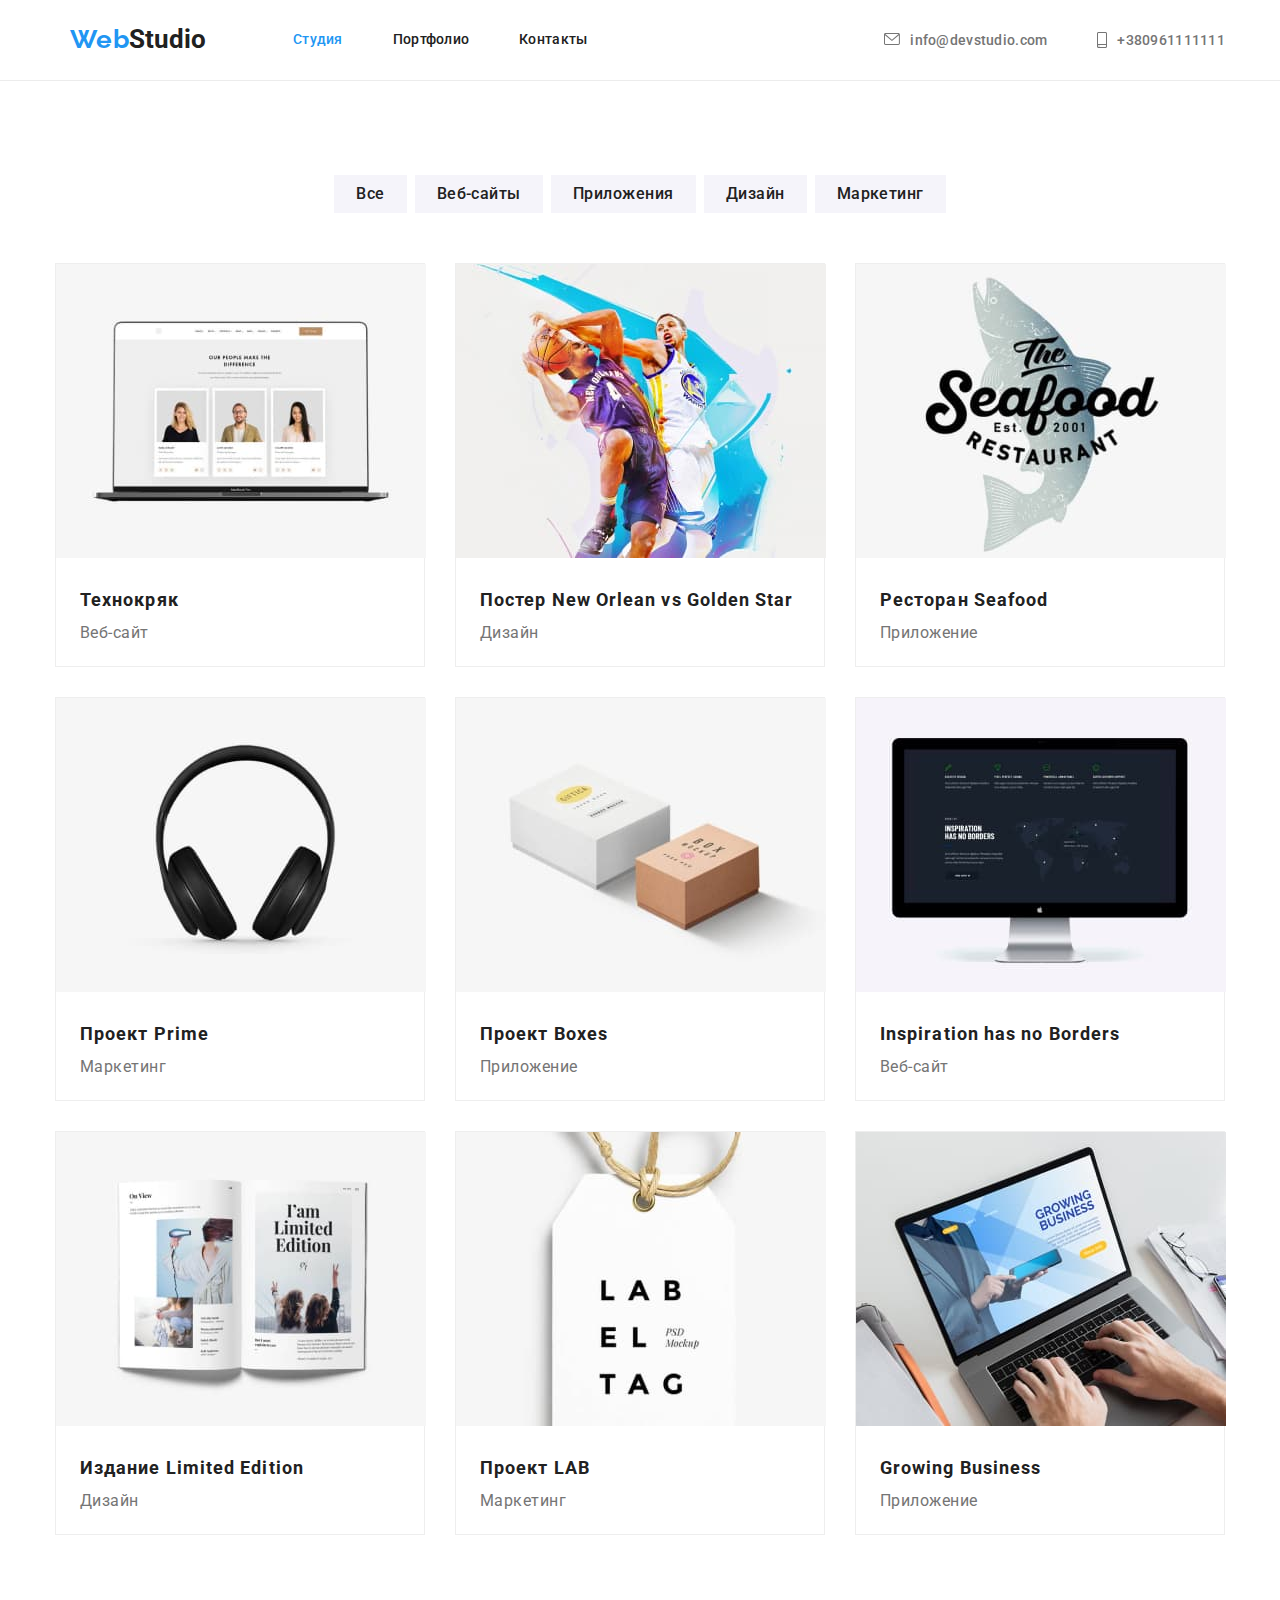
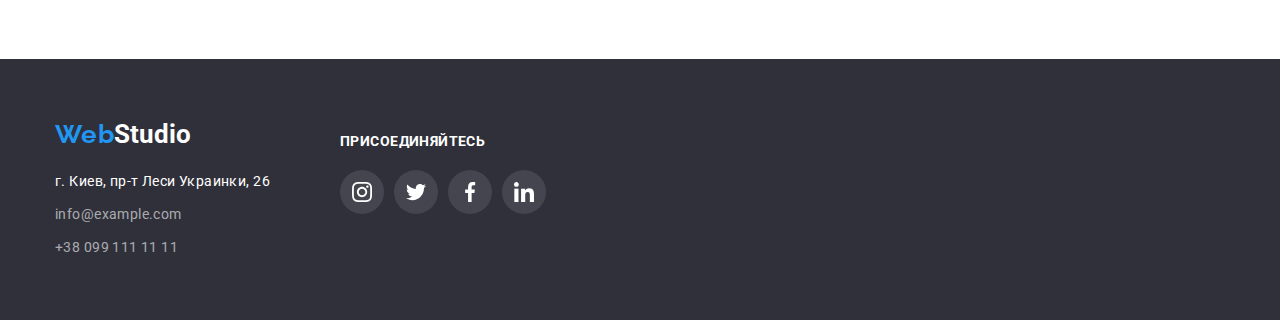
==== portfolio.html @ 7ce0ac27 "add files" ====
<!DOCTYPE html>
<html lang="ru">
<head>
    <meta charset="UTF-8">
    <meta name="viewport" content="width=device-width, initial-scale=1.0">
    <title>Portfolio</title>
        <link rel="stylesheet" type="text/css" href="css/normalize.css" />
        <link href="https://fonts.googleapis.com/css2?family=Raleway:wght@700&family=Roboto:wght@400;500;700;900&display=swap"
        rel="stylesheet">
        <link rel="stylesheet" href="https://cdnjs.cloudflare.com/ajax/libs/modern-normalize/1.0.0/modern-normalize.min.css">
        <link rel="stylesheet" type="text/css" href="css/styles.css" />
</head>
<body>
<!-- шапка -->
    <header class="header">
        <!-- навигация в шапке сайта -->
        <nav>
            <div class="container">
                <a class="logo" href=""><span class="web">Web</span>Studio</a>
    
                <ul class="site-nav">
                    <li class="item"><a class="link site-nav-studio"
                            href="https://aleksdu.github.io/goit-markup-hw-04/">Студия</a></li>
                    <li class="item"><a class="link site-nav-portfolio"
                            href="https://aleksdu.github.io/goit-markup-hw-04/portfolio">Портфолио</a></li>
                    <li class="item"><a class="link site-nav-contacts" href="">Контакты</a></li>
                </ul>
    
                <ul class="auth-nav">
    
                    <li class="item">
                        <a class="link auth-nav-contacts-link" href="mailto:info@devstudio.com">
                            <svg class="icon-envelope-hover">
                                <use href="./images/sprite.svg#icon-envelope-hover">
                                </use>
                            </svg>info@devstudio.com</a>
                    </li>
                    <li class="item"><a class="link auth-nav-tel" href="tel:+380961111111">
                            <svg class="icon-smartphone">
                                <use href="./images/sprite.svg#icon-smartphone">
                                </use>
                            </svg>
                            +380961111111</a>
                    </li>
                </ul>
            </div>
        </nav>
    
    </header>
    <main>
        <!-- list-button -->
        <section class="section-buttons">   
           <ul class="list-button">
                <li class="item"><button class="button" type="button">Все</button></li>
               <li class="item"><button class="button" type="button">Веб-сайты</button></li>
               <li class="item" ><button class="button" type="button">Приложения</button></li>
               <li class="item"><button class="button" type="button">Дизайн</button></li>
               <li class="item"><button class="button" type="button">Маркетинг</button></li>
               
            </ul>
                <!-- progects -->
        
            <ul class="progects">
                <li class="item "><img src="./images/portfolio/tehnokryak.jpg" alt="3 фото людей"> 
                     <div class="progects-title-text">
                        <h2 class="progects-title">Технокряк</h2>
                        <p class="progects-text">Веб-сайт</p>
                     </div></li>
                <li class="item "><img src="./images/portfolio/poster.jpg" alt="2 баскетболисты с мячом">
                    <div class="progects-title-text">
                        <h2 class="progects-title">Постер New Orlean vs Golden Star</h2>
                        <p class="progects-text">Дизайн</p>
                    </div></li>
                <li class="item "><img src="./images/portfolio/restoran.jpg" alt="емблема ресторана">
                    <div class="progects-title-text">
                        <h2 class="progects-title">Ресторан Seafood</h2>
                        <p class="progects-text">Приложение</p>
                    </div></li>
                <li class="item "><img src="./images/portfolio/prime.jpg" alt="наушники">
                    <div class="progects-title-text">
                        <h2 class="progects-title">Проект Prime</h2>
                        <p class="progects-text">Маркетинг</p>
                    </div></li>
                <li class="item "><img src="./images/portfolio/boxes.jpg" alt="коробки">
                    <div class="progects-title-text"><h2 class="progects-title">Проект Boxes</h2>
                    <p class="progects-text">Приложение</p></div></li>
                <li class="item "><img src="./images/portfolio/inspiration.jpg" alt="монитор">
                    <div class="progects-title-text"><h2 class="progects-title">Inspiration has no Borders</h2>
                    <p class="progects-text">Веб-сайт</p></div></li>
                <li class="item "><img src="./images/portfolio/izdanie.jpg" alt="розкрытая книга">
                    <div class="progects-title-text"><h2 class="progects-title">Издание Limited Edition</h2>
                    <p class="progects-text">Дизайн</p></div></li>
                <li class="item "><img src="./images/portfolio/progekt-lab.jpg" alt="лейба на шнурочке">
                    <div class="progects-title-text"><h2 class="progects-title">Проект LAB</h2>
                    <p class="progects-text">Маркетинг</p></div></li>
                <li class="item "><img src="./images/portfolio/growing.jpg" alt="печатает на клавиатуре">
                    <div class="progects-title-text"><h2 class="progects-title">Growing Business</h2>
                    <p class="progects-text">Приложение</p></div></li>
            </ul>
        </section>
    </main>
    <!-- подвал страницы -->
    <footer class="footer">
        <div class="container">
            <div class="">
                <a class="logo" href=""><span class="web">Web</span>Studio</a>
                <address>
                    <div class="footer-address">г. Киев, пр-т Леси Украинки, 26</div>
                    <a class="footer-mail" href="mailto:info@example.com">info@example.com</a><br />
                    <a class="footer-tel" href="tel:+380991111111">+38 099 111 11 11</a>
                </address>
            </div>
    
    
    
            <!-- social links -->
            <div class="social-links">
                <h3 class="call">присоединяйтесь</h3>
                <ul class="social-list social-list-footer">
                    <li class="social-list-item">
                        <a href="" class="social-list-link">
                            <svg class="social-list-icon">
                                <use href="./images/sprite.svg#instagram"></use>
                            </svg>
                        </a>
                    </li>
                    <li class="social-list-item">
                        <a href="" class="social-list-link">
                            <svg class="social-list-icon">
                                <use href="./images/sprite.svg#twitter"></use>
                            </svg>
                        </a>
                    </li>
                    <li class="social-list-item">
                        <a href="" class="social-list-link">
                            <svg class="social-list-icon">
                                <use href="./images/sprite.svg#facebook"></use>
                            </svg>
                        </a>
                    </li>
                    <li class="social-list-item">
                        <a href="" class="social-list-link">
                            <svg class="social-list-icon">
                                <use href="./images/sprite.svg#linkedin"></use>
                            </svg>
                        </a>
                    </li>
                </ul>
            </div>
        </div>
    </footer>
    </body>
    
    </html>
---- css/styles.css ----
:root {
--prymary-text-color: #757575;
--font-family: Roboto;

}
a{
    text-decoration: none;
}
li{
   list-style-type: none;
}
body {
  font-family: Roboto, sans-serif;
  }
  h1,h2,h3,h4,h5,h6,p{
 margin: 0;
}
address{
    font-style: normal;
}
.list{
    list-style: none;
}
ul{
    margin: 0;
    padding: 0;
}
image{
    display: block;
}

  /* ========Header============ */
      .container{
    display: flex;
    /* align-items: baseline; */
    width: 1200px;
    padding-left: 15px;
    padding-right: 15px;
    margin: 0 auto;
    }

    .header{
    /* display: flex; */
    border-bottom: 1px solid #ECECEC;
    /* align-items: baseline; */
    }
  
    .site-nav .item+.item{
                margin-left: 50px;
        display: block;
    }

    .auth-nav .link{
        padding-top: 32px;
        padding-bottom: 32px;
    }

    .site-nav{
        padding-top: 30px;
        display: flex;
    }
.web{
display: flex;
margin-left: 15px;

font-family: Raleway;
font-weight: 700;
font-size: 26px;
line-height: 1.192;
letter-spacing: 0.03em;
color: #2196F3;
}

.web:hover, .web:focus{
    color: #2196f3;
}
.web:active{
    color: teal;
}
.header .logo{
display: flex;
padding-top: 24px;
padding-bottom: 25px;
margin-right: 93px;
width: 145px;
height: 31px;
font-weight: bold;
font-size: 26px;
line-height: 1.192;
color: #212121;
}

.logo:hover, .logo:focus{
    color:#2196f3;
}
.logo:active{
    color: teal;
}

.site-nav-studio{
font-weight: 500;
font-size: 14px;
line-height: 1.142;
letter-spacing: 0.02em;
color: #2196F3;
}

.site-nav-studio:hover, .site-nav-studio:focus{
    color:#2196f3;
}
.site-nav-studio:active{
    color: teal;
}
.site-nav-portfolio, .site-nav-contacts{
font-weight: 500;
font-size: 14px;
line-height: 1.142;
letter-spacing: 0.02em;
color: #212121;
}
.site-nav-portfolio:hover, .site-nav-portfolio:focus,
.site-nav-contacts:hover, .site-nav-contacts:focus{
    color: #2196f3;
}
.site-nav-portfoli:active,.site-nav-contacts:active{
    color: teal;
}

.auth-nav{
    display: flex;
    margin-left: auto;
    align-items: center;
}
.auth-nav .item+.item{
margin-left: 50px;
}

.header .auth-nav-contacts-link{
    margin-left: auto;
}
.icon-envelope-hover{
    align-items: center;
max-width: 16px;
height: 12px;
margin-right: 10px;
fill: var(--prymary-text-color);
}

.auth-nav-contacts-link:hover .icon-envelope-hover,
.auth-nav-contacts-link:focus .icon-envelope-hover{
fill: #2196F3;
}

.auth-nav-contacts-link{
font-weight: 500;
font-size: 14px;
line-height: 1.142;
letter-spacing: 0.02em;
color: var(--prymary-text-color);
}

.auth-nav-tel{
display: flex;
align-items: center;
justify-content: center;
align-self: center;

font-weight: 500;
font-size: 14px;
line-height: 1.142;
letter-spacing: 0.02em;
color: var(--prymary-text-color);
}


.auth-nav-contacts-link:hover,.auth-nav-contacts-link:focus,
.auth-nav-tel:hover,.auth-nav-tel:focus{
    color: #2196f3;
}
.auth-nav-tel:active,.auth-nav-contacts-link:active{
    color: #2196F3;
}

.icon-smartphone{
    align-items: center;
width: 10px;
height: 16px;
margin-right: 10px;
fill: var(--prymary-text-color);
}

.auth-nav-tel:hover .icon-smartphone,
.auth-nav-tel:focus .icon-smartphone{
    fill: #2196F3;
}

/* ========End Header============ */

/* ========Studio Button on backend============ */

.title>.container{
    display: block;
    /* align-items: baseline; */
    width: 1200px;
    padding-left: 15px;
    padding-right: 15px;
    margin: 0 auto;
    }
    
    .title{
display: flex;
padding-top: 200px;
padding-bottom: 200px;
margin: 0 auto;
max-width: 1600px;
height: 600px;


background-image: linear-gradient(
    to right,
    rgba(47, 48, 58, .4),
    rgba(70, 71, 85, 0.4))
  , url(../images/background.jpg);
  background-color: #2F303A;
}


.title-buton-title{
margin-bottom: 30px;

font-weight: 900;
font-size: 44px;
line-height: 1.363;
text-align: center;
letter-spacing: 0.06em;
text-transform: uppercase;
color: #FFFFFF; 
}


.title-buton-buton{
width: 200px;
height: 50px;
justify-content: center;
margin-left: auto;
margin-right: auto;
background-color: #2196F3;
font-weight: bold;
font-size: 16px;
line-height: 1.875;
display: flex;
align-items: center;
text-align: center;
letter-spacing: 0.06em;
color: #FFFFFF;
box-shadow: 0px 4px 4px rgba(0, 0, 0, 0.15);
border-radius: 4px;
}

.title-buton-buton:hover, .title-buton-buton:focus{
    color:#2196f3;
    background-color: #fff;
}

}
.title-buton-buton:active,
.title-buton-title:active{
     color: #2196F3;
     background-color: #fff;
}
/* ========End Studio Button on backend============ */

/* ========Features============ */
.features-items{
padding-top: 94px;
padding-bottom: 94px;
}



.features{
    display: flex;
}
.antenna{
width: 270px;
height: 120px;
padding: 25px 102px;
background: #F5F4FA;
border-radius: 4px;
margin-bottom: 30px;
}

.clock{
width: 270px;
height: 120px;
padding: 25px 102px;
background: #F5F4FA;
border-radius: 4px;
margin-bottom: 30px;

}

.diagram{
width: 270px;
height: 120px;
padding: 25px 102px;
background: #F5F4FA;
border-radius: 4px;
margin-bottom: 30px;
}

.astronaut{
width: 270px;
height: 120px;
padding: 25px 102px;
background: #F5F4FA;
border-radius: 4px;
margin-bottom: 30px;
}

.features-title{
margin-bottom: 10px;
font-weight: 700;
font-size: 14px;
line-height: 1.142;
letter-spacing: 0.03em;
text-transform: uppercase;
color: #212121;
}


.features .item {
width: 270px;
}

.features-text{
font-weight: normal;
font-size: 14px;
line-height: 1.714;
letter-spacing: 0.03em;
color: var(--prymary-text-color);
}

.features .item:not(:last-child) {
margin-right: 30px;
}

.images{
padding-bottom: 94px;

}

.title-2{
min-width: 376px;
margin-bottom: 50px;

font-weight: bold;
font-size: 36px;
line-height: 1.166;
text-align: center;
letter-spacing: 0.03em;
color: #212121;
}


.images .item:not(:last-child){
margin-right: 30px;
}
/* ========End Features============ */
/* ========What we do============ */
.our-team{
padding-top: 94px;
padding-bottom: 94px;
background: #F5F4FA;
}
.our-team>.container{
    display: block;
    /* align-items: baseline; */
    width: 1200px;
    padding-left: 15px;
    padding-right: 15px;
    margin: 0 auto;
    }

.title-3{
min-width: 264px;
margin-left: auto;
margin-right: auto;
margin-bottom: 50px;

font-weight: bold;
font-size: 36px;
line-height: 1.166;
text-align: center;
letter-spacing: 0.03em;
color: #212121;
}

.names{
font-weight: 500;
font-size: 16px;
line-height: 1.187;
/* identical to box height */
text-align: center;
letter-spacing: 0.03em;
color: #212121;
}
.names{
    padding-top: 30px;
    padding-bottom: 10px;
}
.work{
padding-bottom: 16px;
font-weight: normal;
font-size: 16px;
line-height: 1.187;
/* identical to box height */
text-align: center;
letter-spacing: 0.03em;
color: var(--prymary-text-color);
}
.title-3-members{
display: flex;
margin-left: auto;
margin-right: auto;
}
.title-3-members .item:not(:last-child){
margin-right: 30px;
}
.social-list{
display: flex;
justify-content: space-between;
margin-left: 32px;
margin-right: 32px;
}

.social-list-link:hover .social-list-icon,
.social-list-link:focus .social-list-icon{
fill: #ffffff;
}

.social-list-link:hover,
.social-list-link:focus{
background-color: #2196F3;

}

.social-list-icon{
width: 20px;
height: 20px;
fill:#AFB1B8;
}

.social-list-link{
display: flex;
justify-content: center;
align-items: center;
width: 44px;
height: 44px;
margin-bottom: 30px;
background-color: white;
border-radius: 50%;
}


.title-3-members .item{
    background: #FFFFFF;
/* material shadow v1 */

box-shadow: 0px 1px 3px rgba(0, 0, 0, 0.12), 0px 1px 1px rgba(0, 0, 0, 0.14), 0px 2px 1px rgba(0, 0, 0, 0.2);
border-radius: 0px 0px 4px 4px;
}
/* ========EndWhat we do============ */
/* ========stabbil clients============ */
.clients{
padding-top: 94px;
padding-bottom: 94px;
background-color: #FFFFFF;
}

.clients>.container{
    display: block;
    /* align-items: baseline; */
    width: 1200px;
    padding-left: 15px;
    padding-right: 15px;
    margin: 0 auto;
    }



.clients-list{
    display: flex;
}


.title-clients{
min-width: 390px;
height: 42px;
margin-bottom: 50px;

margin-left:  auto;
margin-right: auto;
font-weight: bold;
font-size: 36px;
line-height: 1.16;
text-align: center;
letter-spacing: 0.03em;
color: #212121;
}

.clients-link{
display: flex;
justify-content: center;
align-items: center;
width: 170px;
height: 90px;
border: 1px solid #AFB1B8;
border-radius: 4px;
}

.clients-link:hover .clients-icon,
.clients-link:focus .clients-icon{
fill: #2196f3;
}

.clients-link:hover{
border-color:  #2196F3;
}

.clients-item:not(:last-child){
margin-right: 30px;
}

.clients-icon{
width:44px;
height:49px;
fill: #AFB1B8;
}
.logo-2{
width: 40px;
height: 52px;
}

.logo-3{
width: 41px;
height: 42px;
}

.logo-4{
width: 79px;
height: 42px;
}

.logo-5{
width: 59px;
height: 47px;
}

.logo-6{
width: 88px;
height: 45px;
}
/* ========End stabbil clients============ */


/* ========Footer============ */
.footer{
display: flex;
background-color: #2F303A;
padding-top: 60px;
padding-bottom: 60px;
margin: 0 auto;
}




.footer .web{
margin-left: 0px;

font-family: Raleway;
font-weight: 700;
font-size: 26px;
line-height: 1.192;
letter-spacing: 0.03em;
color: #2196F3;
}

.footer .logo{
display: flex;
margin-right: auto;
margin-bottom: 20px;

width: 145px;
height: 31px;
font-weight: bold;
font-size: 26px;
line-height: 1.192;
color: #fff;
}

.logo:hover, .logo:focus{
    color:#2196f3;
}
.logo:active{
    color: teal;
}
.footer-address{
padding-bottom: 9px;
font-weight: normal;
font-size: 14px;
line-height: 1.714;
letter-spacing: 0.03em;
color: #FFFFFF;
}
 .footer-mail{
display: inline-block;
padding-bottom: 9px;
font-weight: normal;
font-size: 14px;
line-height: 1.714;
letter-spacing: 0.03em;
color: rgba(255, 255, 255, 0.6);
 }

 .footer-tel{
font-weight: normal;
font-size: 14px;
line-height: 1.714;
letter-spacing: 0.03em;
color: rgba(255, 255, 255, 0.6);
 }

 .footer-mail:hover, .footer-tel:focus,
 .footer-tel:hover, .footer-mail:focus{
     color: #2196f3;
 }
 .footer-mail:active{
     color: #2196f3;
 }

 .social-links{
padding-left: 70px;
margin-right: auto;
 }


.call{
margin-bottom: 20px;
margin-top: 15px;

font-weight: bold;
font-size: 14px;
line-height: 1.14;
letter-spacing: 0.03em;
text-transform: uppercase;
color: #FFFFFF;
}

.social-list-footer a{
display: flex;
justify-content: center;
align-items: center;
width: 44px;
height: 44px;
fill: #FFFFFF;
background-color:rgba(255, 255, 255, 0.1);;
border-radius: 50%;
}

.social-list-footer svg{
fill:inherit
}
.social-list-footer{
margin-left: auto;
}

.social-list-footer>.social-list-item:not(:last-child){
margin-right: 10px;
}

/* ========End Features============ */

 /* ========Portfolio list button======= */
.section-buttons{
padding-top: 94px;
padding-bottom: 94px;
}

.list-button{
display: flex;
justify-content: center;
}

.list-button .item+.item{
margin-left: 8px;
}

 .button{
padding: 6px 22px;
font-family: Roboto, sans-serif;
font-weight: 500;
font-size: 16px;
line-height: 1.625;
align-content: center;
align-self: center;
text-align: center;
letter-spacing: 0.03em;
color: #212121;
background: #F5F4FA;
border-radius: 4px solid rgb(255, 255, 255);
border: none;
}



.item:hover .button,
.item:focus .button{
background: #2196F3;
color:#ffffff;
box-shadow: 0px 3px 1px rgba(0, 0, 0, 0.1), 0px 1px 2px rgba(0, 0, 0, 0.08), 0px 2px 2px rgba(0, 0, 0, 0.12);
border-radius: 4px;
}



.button:hover, .button:focus,
.button:active{
color: #FFFFFF;
background: #2196F3;
/* shadow-middle */
box-shadow: 0px 3px 1px rgba(0, 0, 0, 0.1), 0px 1px 2px rgba(0, 0, 0, 0.08), 0px 2px 2px rgba(0, 0, 0, 0.12);
border-radius: 4px;
 }

 
/* ========End Portfolio list button======= */
/* ========Portfolio progects============ */
.progects-title-text{
    padding: 20px 24px;
}

 .progects{
     width: 1200px;
     padding-top: 50px;
     padding-left: 15px;
     padding-right: 15px;
     margin-left: auto;
     margin-right: auto;
     /* margin-top: 50px; */
     display: flex;
     flex-wrap: wrap;     
 }

 .progects .item{
width: 370px;
height: 404px;
background: #FFFFFF;
border: 1px solid #EEEEEE;
box-sizing: border-box;
 }

 .progects .item:not(:nth-child(3n)){
margin-right: 30px;
 }

 .progects .item:nth-last-child(-n+7){
     margin-bottom: 30px;
 }


.progects .item:hover,
.progects .item:focus-within{
box-shadow: 0px 1px 1px rgba(0, 0, 0, 0.12), 0px 4px 4px rgba(0, 0, 0, 0.06), 1px 4px 6px rgba(0, 0, 0, 0.16);
 }

.progects-title{
padding-bottom: 4px;
min-width: 322px;
height: 36px;
font-weight: 700;
font-size: 18px;
line-height: 2;
letter-spacing: 0.06em;
color: #212121;
 }

 .progects-text{
font-weight: normal;
font-size: 16px;
line-height: 1.875;
letter-spacing: 0.03em;
color: var(--prymary-text-color);
 }
 /* ========End Portfolio progects============ */
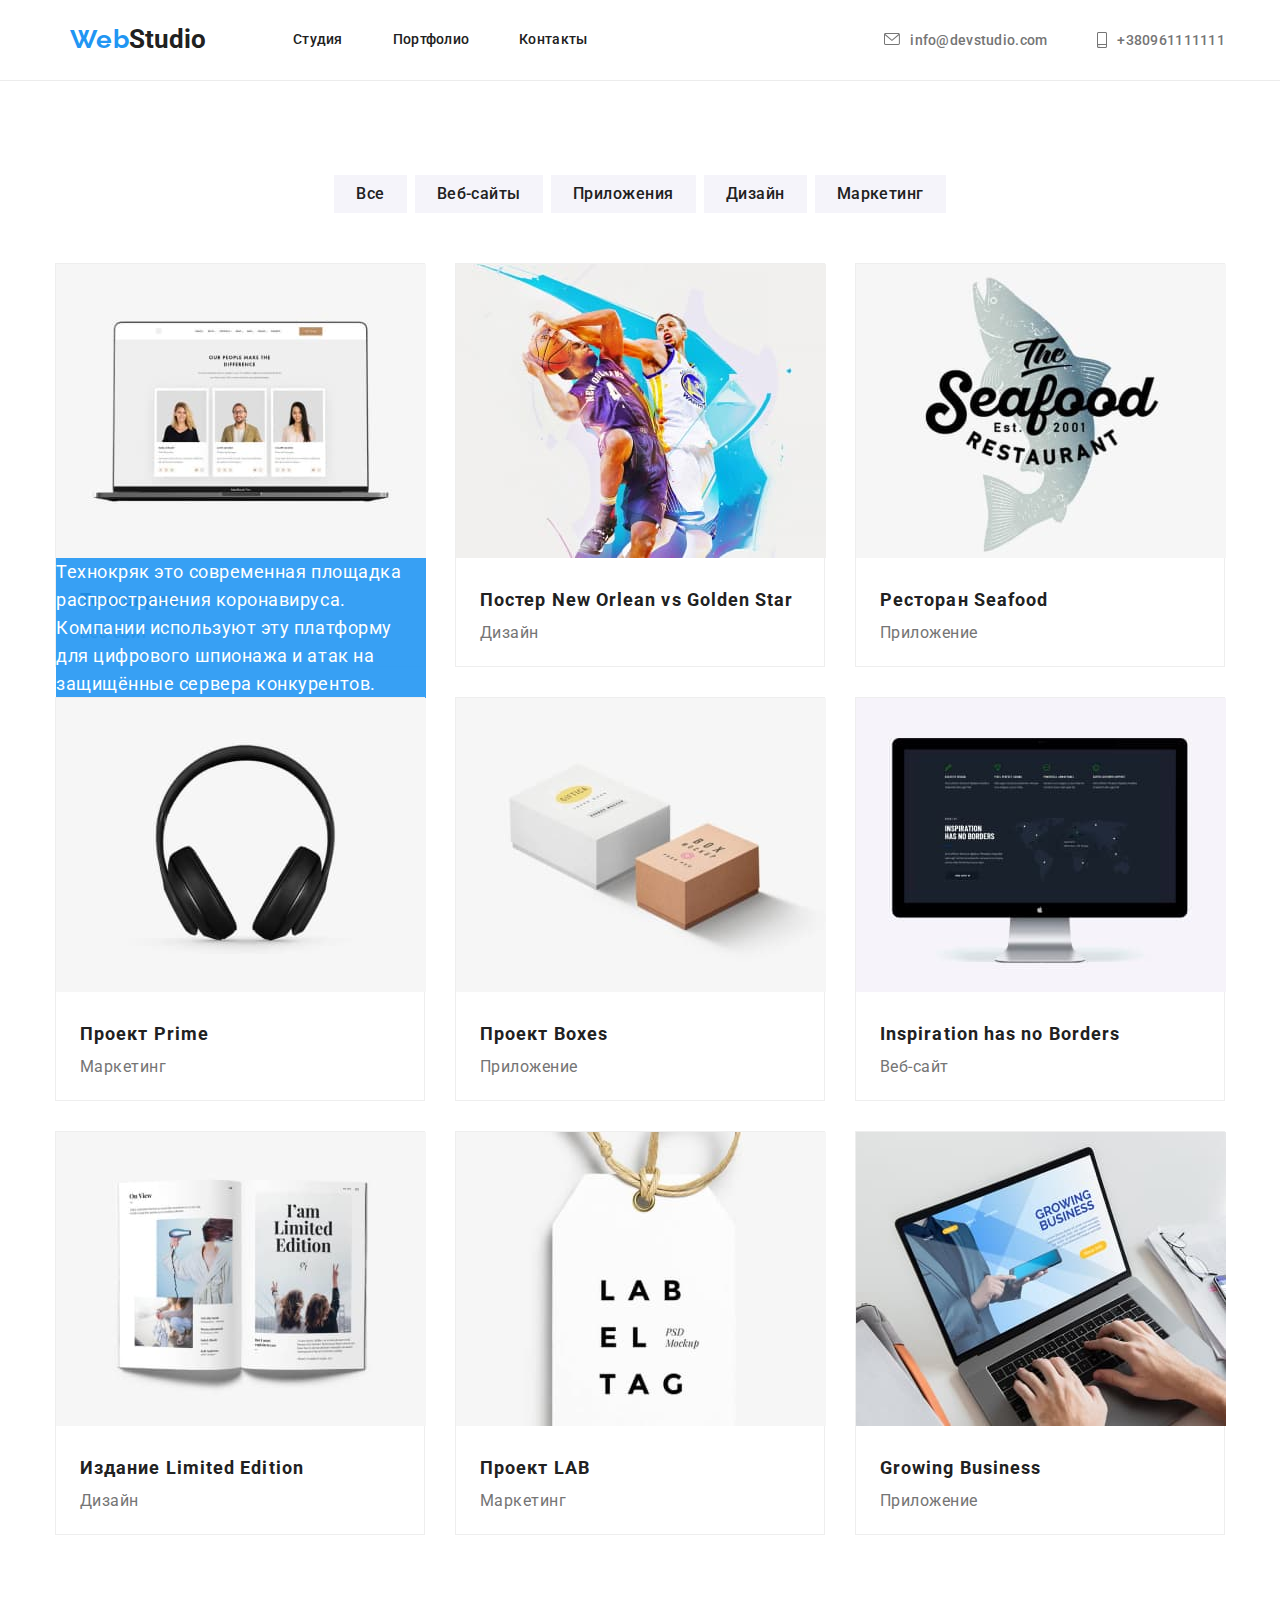
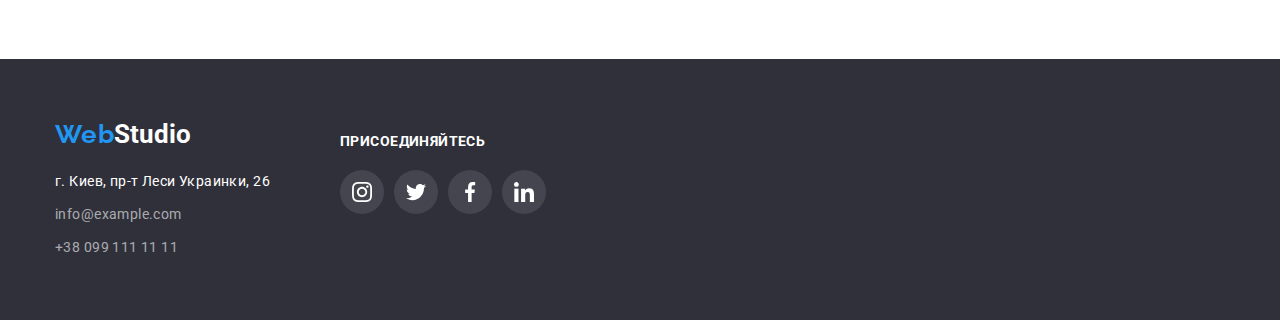
==== commit 4803b705: "owerlay" ====
--- a/portfolio.html
+++ b/portfolio.html
@@ -61,11 +61,13 @@
                 <!-- progects -->
         
             <ul class="progects">
-                <li class="item "><img src="./images/portfolio/tehnokryak.jpg" alt="3 фото людей"> 
-                     <div class="progects-title-text">
-                        <h2 class="progects-title">Технокряк</h2>
-                        <p class="progects-text">Веб-сайт</p>
-                     </div></li>
+            <li class="item">
+                <a class="transform-item" href="#"> <img src="./images/portfolio/tehnokryak.jpg" alt="3 фото людей">
+                <div class="progects-title-text">
+                    <h2 class="progects-title">Технокряк</h2>
+                    <p class="progects-text">Веб-сайт</p>
+                </div></a>             
+            </li>
                 <li class="item "><img src="./images/portfolio/poster.jpg" alt="2 баскетболисты с мячом">
                     <div class="progects-title-text">
                         <h2 class="progects-title">Постер New Orlean vs Golden Star</h2>
--- a/css/styles.css
+++ b/css/styles.css
@@ -32,33 +32,30 @@
   /* ========Header============ */
       .container{
     display: flex;
-    /* align-items: baseline; */
     width: 1200px;
     padding-left: 15px;
     padding-right: 15px;
     margin: 0 auto;
     }
 
-    .header{
-    /* display: flex; */
-    border-bottom: 1px solid #ECECEC;
-    /* align-items: baseline; */
-    }
+.header{
+border-bottom: 1px solid #ECECEC;
+}
   
-    .site-nav .item+.item{
-                margin-left: 50px;
-        display: block;
-    }
-
-    .auth-nav .link{
-        padding-top: 32px;
-        padding-bottom: 32px;
-    }
-
-    .site-nav{
-        padding-top: 30px;
-        display: flex;
-    }
+.site-nav .item+.item{
+margin-left: 50px;
+display: block;
+}
+
+.auth-nav .link{
+padding-top: 32px;
+padding-bottom: 32px;
+}
+
+.site-nav{
+padding-top: 30px;
+display: flex;
+}
 .web{
 display: flex;
 margin-left: 15px;
@@ -68,15 +65,11 @@
 font-size: 26px;
 line-height: 1.192;
 letter-spacing: 0.03em;
-color: #2196F3;
-}
-
-.web:hover, .web:focus{
-    color: #2196f3;
-}
-.web:active{
-    color: teal;
-}
+color: #2196f3;
+}
+
+
+
 .header .logo{
 display: flex;
 padding-top: 24px;
@@ -91,8 +84,10 @@
 }
 
 .logo:hover, .logo:focus{
-    color:#2196f3;
-}
+color:#2196f3;
+transition: color 250ms cubic-bezier(0.4, 0, 0.2, 1) 250ms;
+}
+
 .logo:active{
     color: teal;
 }
@@ -102,11 +97,14 @@
 font-size: 14px;
 line-height: 1.142;
 letter-spacing: 0.02em;
-color: #2196F3;
-}
-
-.site-nav-studio:hover, .site-nav-studio:focus{
-    color:#2196f3;
+color: #212121;
+}
+
+.site-nav-studio:hover,.site-nav-studio:focus{
+color: #2196f3;
+transition: color 250ms cubic-bezier(0.4, 0, 0.2, 1) 250ms;
+}
+
 }
 .site-nav-studio:active{
     color: teal;
@@ -120,10 +118,12 @@
 }
 .site-nav-portfolio:hover, .site-nav-portfolio:focus,
 .site-nav-contacts:hover, .site-nav-contacts:focus{
-    color: #2196f3;
+color: #2196f3;
+transition: color 250ms cubic-bezier(0.4, 0, 0.2, 1) 250ms;
+
 }
 .site-nav-portfoli:active,.site-nav-contacts:active{
-    color: teal;
+color: teal;
 }
 
 .auth-nav{
@@ -139,16 +139,19 @@
     margin-left: auto;
 }
 .icon-envelope-hover{
-    align-items: center;
+align-items: center;
 max-width: 16px;
 height: 12px;
 margin-right: 10px;
 fill: var(--prymary-text-color);
+transition: color 250ms cubic-bezier(0.4, 0, 0.2, 1) 250ms;
+
 }
 
 .auth-nav-contacts-link:hover .icon-envelope-hover,
 .auth-nav-contacts-link:focus .icon-envelope-hover{
 fill: #2196F3;
+transition: color 250ms cubic-bezier(0.4, 0, 0.2, 1) 250ms;
 }
 
 .auth-nav-contacts-link{
@@ -175,7 +178,9 @@
 
 .auth-nav-contacts-link:hover,.auth-nav-contacts-link:focus,
 .auth-nav-tel:hover,.auth-nav-tel:focus{
-    color: #2196f3;
+color: #2196f3;
+transition: color 250ms cubic-bezier(0.4, 0, 0.2, 1) 250ms;
+
 }
 .auth-nav-tel:active,.auth-nav-contacts-link:active{
     color: #2196F3;
@@ -191,7 +196,9 @@
 
 .auth-nav-tel:hover .icon-smartphone,
 .auth-nav-tel:focus .icon-smartphone{
-    fill: #2196F3;
+fill: #2196F3;
+transition: color 250ms cubic-bezier(0.4, 0, 0.2, 1) 250ms;
+
 }
 
 /* ========End Header============ */
@@ -258,8 +265,10 @@
 }
 
 .title-buton-buton:hover, .title-buton-buton:focus{
-    color:#2196f3;
-    background-color: #fff;
+color:#2196f3;
+background-color: #fff;
+transition: color 250ms cubic-bezier(0.4, 0, 0.2, 1) 250ms;
+
 }
 
 }
@@ -437,11 +446,15 @@
 .social-list-link:hover .social-list-icon,
 .social-list-link:focus .social-list-icon{
 fill: #ffffff;
+transition: fill 250ms cubic-bezier(0.4, 0, 0.2, 1) 250ms;
+
 }
 
 .social-list-link:hover,
 .social-list-link:focus{
 background-color: #2196F3;
+transition: color 250ms cubic-bezier(0.4, 0, 0.2, 1) 250ms;
+
 
 }
 
@@ -522,10 +535,14 @@
 .clients-link:hover .clients-icon,
 .clients-link:focus .clients-icon{
 fill: #2196f3;
+transition: fill 250ms cubic-bezier(0.4, 0, 0.2, 1) 250ms;
+
 }
 
 .clients-link:hover{
 border-color:  #2196F3;
+ transition: box-shadow 250ms cubic-bezier(0.4, 0, 0.2, 1) 250ms;
+
 }
 
 .clients-item:not(:last-child){
@@ -601,7 +618,9 @@
 }
 
 .logo:hover, .logo:focus{
-    color:#2196f3;
+color:#2196f3;
+transition: color 250ms cubic-bezier(0.4, 0, 0.2, 1) 250ms;
+
 }
 .logo:active{
     color: teal;
@@ -634,7 +653,9 @@
 
  .footer-mail:hover, .footer-tel:focus,
  .footer-tel:hover, .footer-mail:focus{
-     color: #2196f3;
+color: #2196f3;
+transition: color 250ms cubic-bezier(0.4, 0, 0.2, 1) 250ms;
+
  }
  .footer-mail:active{
      color: #2196f3;
@@ -721,6 +742,8 @@
 color:#ffffff;
 box-shadow: 0px 3px 1px rgba(0, 0, 0, 0.1), 0px 1px 2px rgba(0, 0, 0, 0.08), 0px 2px 2px rgba(0, 0, 0, 0.12);
 border-radius: 4px;
+transition: color 250ms cubic-bezier(0.4, 0, 0.2, 1) 250ms;
+
 }
 
 
@@ -732,6 +755,8 @@
 /* shadow-middle */
 box-shadow: 0px 3px 1px rgba(0, 0, 0, 0.1), 0px 1px 2px rgba(0, 0, 0, 0.08), 0px 2px 2px rgba(0, 0, 0, 0.12);
 border-radius: 4px;
+ transition: box-shadow 250ms cubic-bezier(0.4, 0, 0.2, 1) 250ms;
+
  }
 
  
@@ -759,6 +784,38 @@
 background: #FFFFFF;
 border: 1px solid #EEEEEE;
 box-sizing: border-box;
+position: relative;
+ }
+ .transform-item{
+
+ }
+
+.transform-item::after{
+content: "Технокряк это современная площадка распространения коронавируса. Компании используют эту платформу для цифрового шпионажа и атак на защищённые сервера конкурентов.";
+position: absolute;
+top: 0;
+left: 0;
+display: flex;
+width: 370px;
+height: 294px;
+background-color: rgba(33, 150, 243, 0.9);
+/* opacity: 0; */
+/* transform: scaley(0); */
+font-size: 18px;
+line-height: 1.56;
+letter-spacing: 0.03em;
+
+color: #FFFFFF;
+
+transition: transform 250ms cubic-bezier(0.4, 0, 0.2, 1);
+transform: translateY(100%);
+}
+
+ .transform-item:hover::after{
+opacity: 1;
+transform: scaleX(1);
+width: 100%;
+
  }
 
  .progects .item:not(:nth-child(3n)){
@@ -770,10 +827,11 @@
  }
 
 
-.progects .item:hover,
-.progects .item:focus-within{
+.transform-item:hover,
+.transform-item:focus-within{
 box-shadow: 0px 1px 1px rgba(0, 0, 0, 0.12), 0px 4px 4px rgba(0, 0, 0, 0.06), 1px 4px 6px rgba(0, 0, 0, 0.16);
- }
+transition: box-shadow 250ms cubic-bezier(0.4, 0, 0.2, 1) 250ms;
+}
 
 .progects-title{
 padding-bottom: 4px;
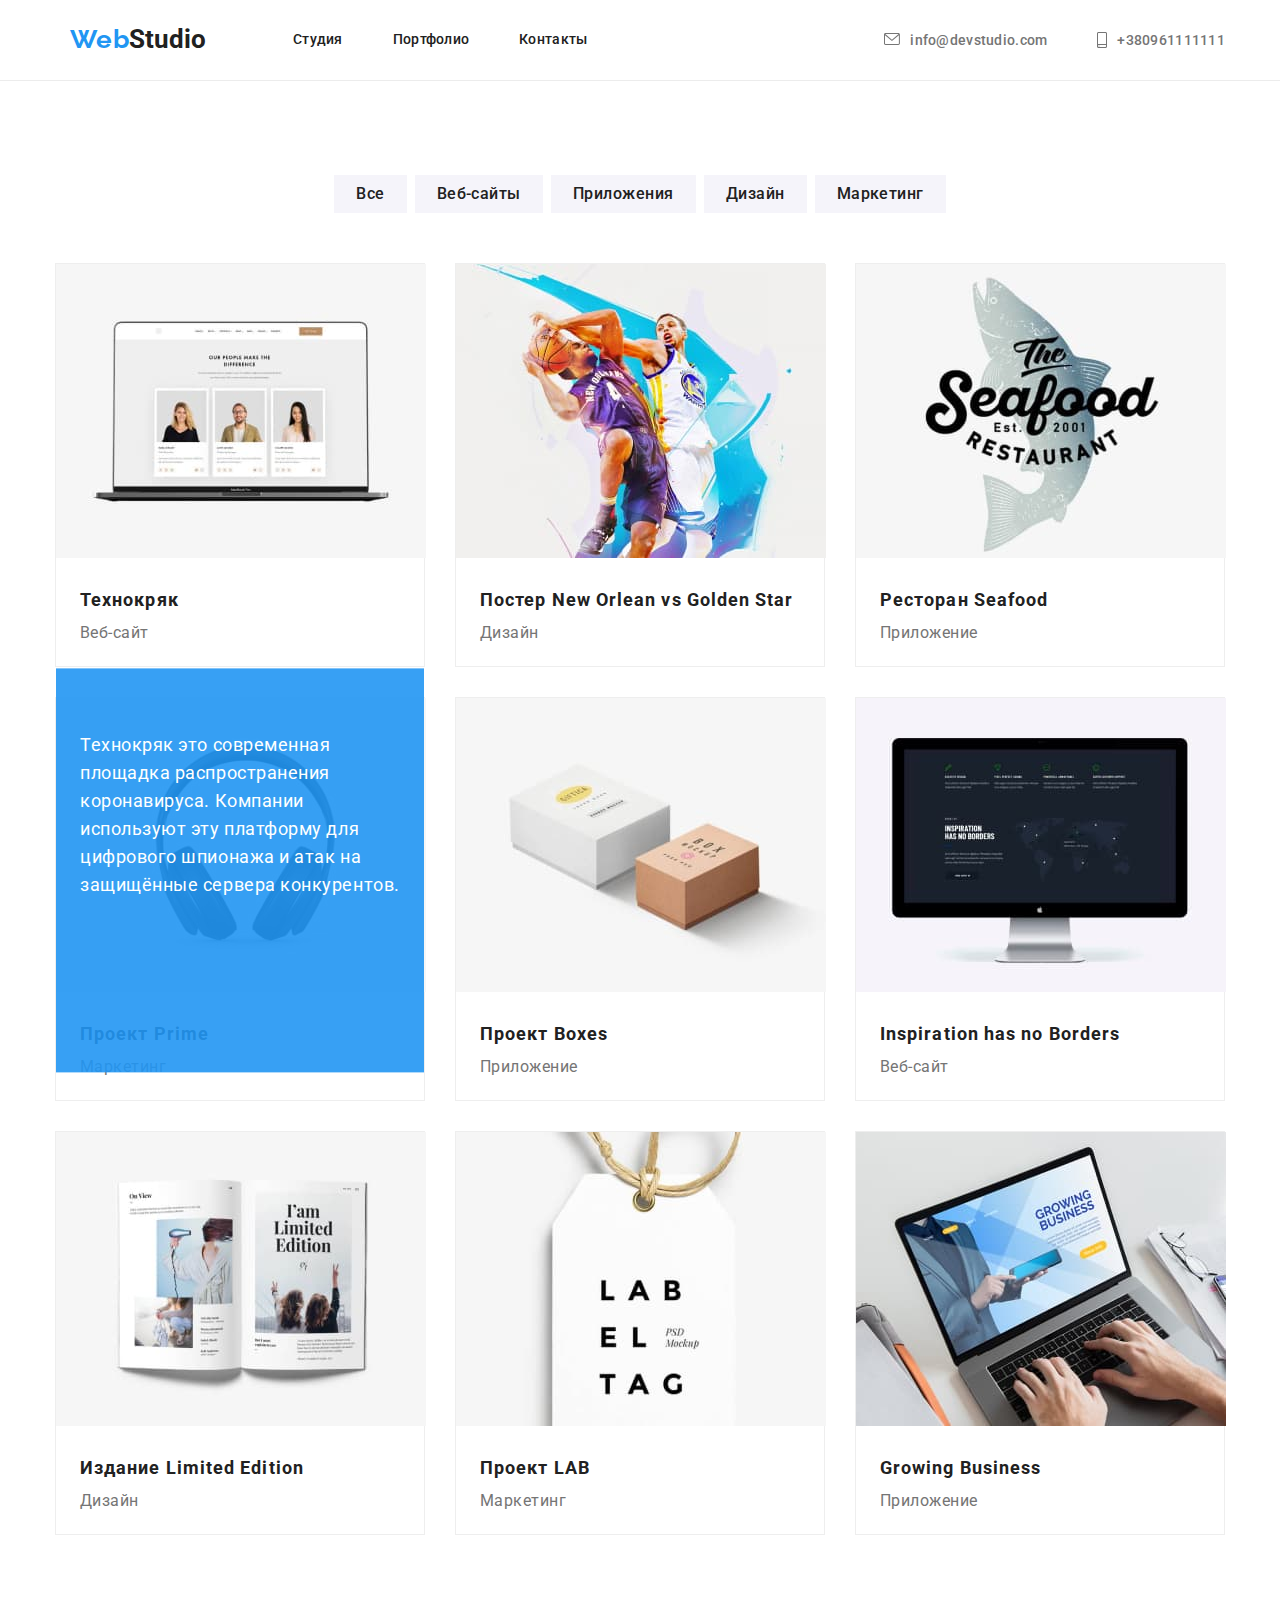
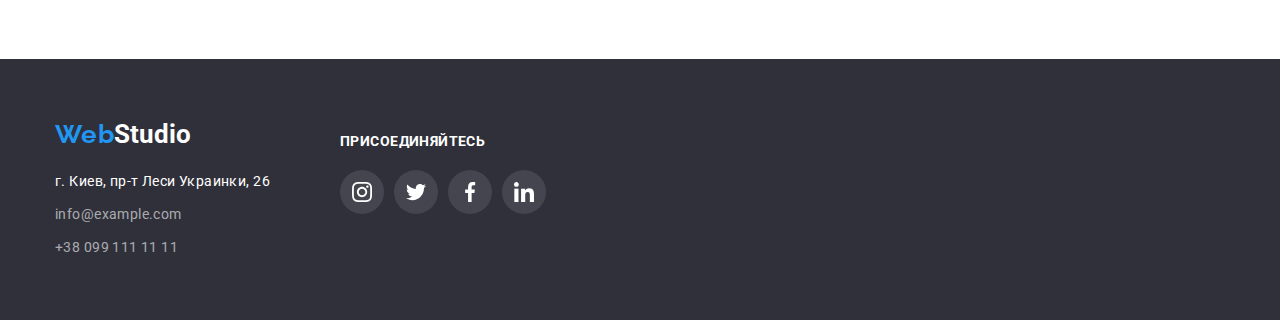
==== commit b2ed597a: "шукав помилку" ====
--- a/portfolio.html
+++ b/portfolio.html
@@ -62,11 +62,17 @@
         
             <ul class="progects">
             <li class="item">
-                <a class="transform-item" href="#"> <img src="./images/portfolio/tehnokryak.jpg" alt="3 фото людей">
+                <a href="#" class="transforms">
+                    <div class="transform-item">
+                    <img src="./images/portfolio/tehnokryak.jpg" alt="3 фото людей">
+                    <p class="overlay">Технокряк это современная площадка распространения коронавируса. Компании используют эту платформу для цифрового
+                    шпионажа и атак на защищённые сервера конкурентов.</p>
+                    
                 <div class="progects-title-text">
                     <h2 class="progects-title">Технокряк</h2>
                     <p class="progects-text">Веб-сайт</p>
-                </div></a>             
+                </div>
+                </a>             
             </li>
                 <li class="item "><img src="./images/portfolio/poster.jpg" alt="2 баскетболисты с мячом">
                     <div class="progects-title-text">
--- a/css/styles.css
+++ b/css/styles.css
@@ -767,15 +767,14 @@
 }
 
  .progects{
-     width: 1200px;
-     padding-top: 50px;
-     padding-left: 15px;
-     padding-right: 15px;
-     margin-left: auto;
-     margin-right: auto;
-     /* margin-top: 50px; */
-     display: flex;
-     flex-wrap: wrap;     
+width: 1200px;
+padding-top: 50px;
+padding-left: 15px;
+padding-right: 15px;
+margin-left: auto;
+margin-right: auto;
+display: flex;
+flex-wrap: wrap;
  }
 
  .progects .item{
@@ -784,38 +783,39 @@
 background: #FFFFFF;
 border: 1px solid #EEEEEE;
 box-sizing: border-box;
+ }
+
+
+.transform-item{
 position: relative;
- }
- .transform-item{
-
- }
-
-.transform-item::after{
-content: "Технокряк это современная площадка распространения коронавируса. Компании используют эту платформу для цифрового шпионажа и атак на защищённые сервера конкурентов.";
+/* overflow: hidden; */
+}
+
+.progects.item{
+position: relative;
+owerflov: hidden;
+}
+
+.overlay{
 position: absolute;
 top: 0;
 left: 0;
-display: flex;
-width: 370px;
-height: 294px;
+/* display: block; */
+width: 100%;
+height: 100%;
+padding: 63px 24px;
 background-color: rgba(33, 150, 243, 0.9);
-/* opacity: 0; */
-/* transform: scaley(0); */
 font-size: 18px;
 line-height: 1.56;
 letter-spacing: 0.03em;
-
 color: #FFFFFF;
-
+overflow: auto;
+transform: translateY(100%);
 transition: transform 250ms cubic-bezier(0.4, 0, 0.2, 1);
-transform: translateY(100%);
-}
-
- .transform-item:hover::after{
-opacity: 1;
-transform: scaleX(1);
-width: 100%;
-
+}
+
+.transforms:hover .overlay{
+transform: translateY(0);
  }
 
  .progects .item:not(:nth-child(3n)){
@@ -827,8 +827,8 @@
  }
 
 
-.transform-item:hover,
-.transform-item:focus-within{
+.progects .item:hover,
+.progects .item:focus-within{
 box-shadow: 0px 1px 1px rgba(0, 0, 0, 0.12), 0px 4px 4px rgba(0, 0, 0, 0.06), 1px 4px 6px rgba(0, 0, 0, 0.16);
 transition: box-shadow 250ms cubic-bezier(0.4, 0, 0.2, 1) 250ms;
 }
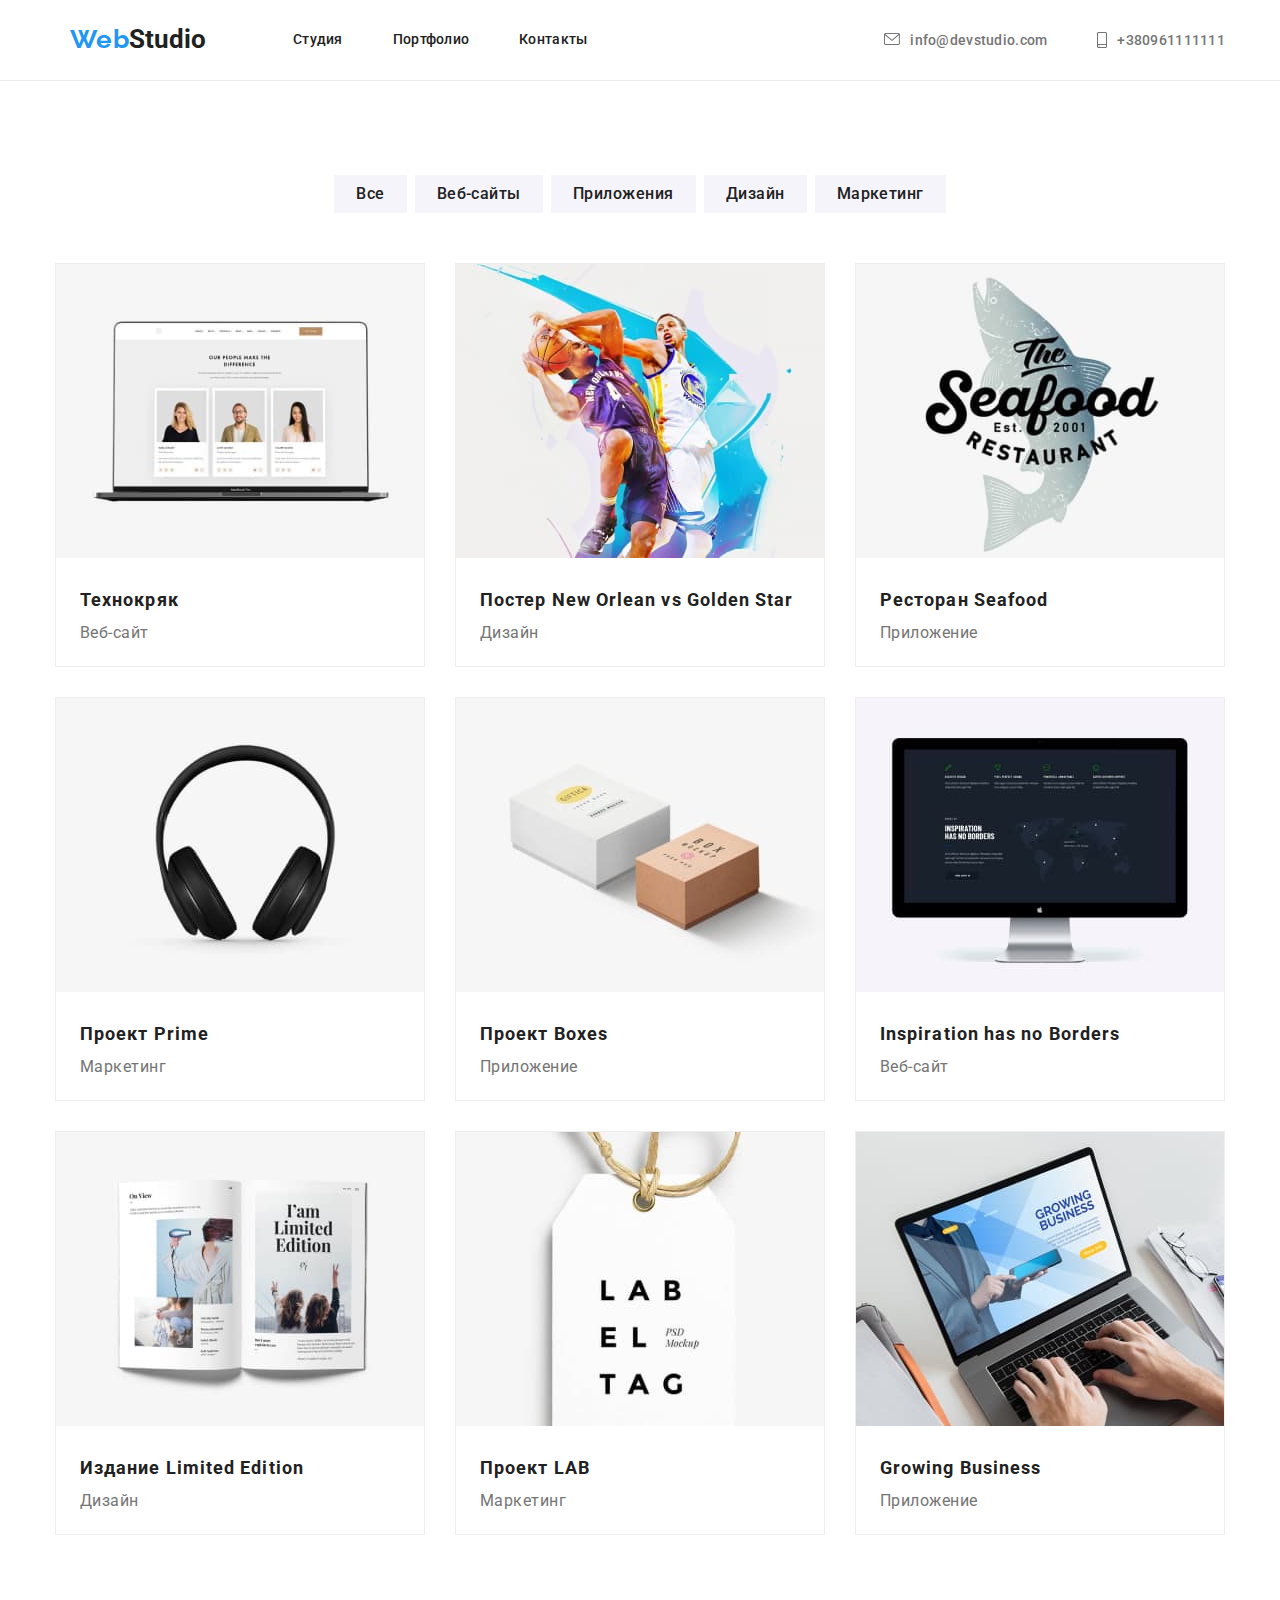
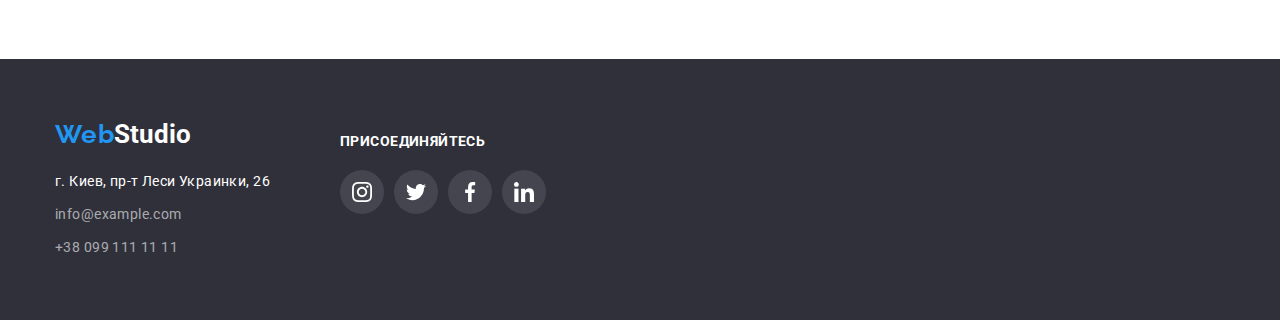
==== commit f1f7e283: "Добавив спливаюче вікно" ====
--- a/portfolio.html
+++ b/portfolio.html
@@ -67,43 +67,88 @@
                     <img src="./images/portfolio/tehnokryak.jpg" alt="3 фото людей">
                     <p class="overlay">Технокряк это современная площадка распространения коронавируса. Компании используют эту платформу для цифрового
                     шпионажа и атак на защищённые сервера конкурентов.</p>
-                    
+                    </div>
                 <div class="progects-title-text">
                     <h2 class="progects-title">Технокряк</h2>
                     <p class="progects-text">Веб-сайт</p>
                 </div>
                 </a>             
             </li>
-                <li class="item "><img src="./images/portfolio/poster.jpg" alt="2 баскетболисты с мячом">
+                <li class="item ">
+                    <a href="#" class="transforms">
+                        <div class="transform-item">
+                            <img src="./images/portfolio/poster.jpg" alt="2 баскетболисты с мячом">
+                            <p class="overlay">Технокряк это современная площадка распространения коронавируса. Компании используют эту платформу для цифрового
+                            шпионажа и атак на защищённые сервера конкурентов.</p>
+                        </div>
                     <div class="progects-title-text">
                         <h2 class="progects-title">Постер New Orlean vs Golden Star</h2>
                         <p class="progects-text">Дизайн</p>
-                    </div></li>
-                <li class="item "><img src="./images/portfolio/restoran.jpg" alt="емблема ресторана">
+                    </div></a></li>
+                <li class="item ">
+                    <a href="#" class="transforms">
+                        <div class="transform-item"><img src="./images/portfolio/restoran.jpg" alt="емблема ресторана">
+                            <p class="overlay">Технокряк это современная площадка распространения коронавируса. Компании используют эту платформу для цифрового
+                            шпионажа и атак на защищённые сервера конкурентов.</p>
+                         </div>
                     <div class="progects-title-text">
                         <h2 class="progects-title">Ресторан Seafood</h2>
                         <p class="progects-text">Приложение</p>
-                    </div></li>
-                <li class="item "><img src="./images/portfolio/prime.jpg" alt="наушники">
+                    </div></a></li>
+                <li class="item ">
+                    <a href="#" class="transforms">
+                        <div class="transform-item"><img src="./images/portfolio/prime.jpg" alt="наушники">
+                            <p class="overlay">Технокряк это современная площадка распространения коронавируса. Компании используют эту платформу для цифрового
+                            шпионажа и атак на защищённые сервера конкурентов.</p>
+                        </div>
                     <div class="progects-title-text">
                         <h2 class="progects-title">Проект Prime</h2>
                         <p class="progects-text">Маркетинг</p>
-                    </div></li>
-                <li class="item "><img src="./images/portfolio/boxes.jpg" alt="коробки">
+                    </div></a></li>
+                <li class="item "><a href="#" class="transforms">
+                    <div class="transform-item">
+                        <img src="./images/portfolio/boxes.jpg" alt="коробки">
+                        <p class="overlay">Технокряк это современная площадка распространения коронавируса. Компании используют эту платформу для цифрового
+                    шпионажа и атак на защищённые сервера конкурентов.</p>
+                    </div>
                     <div class="progects-title-text"><h2 class="progects-title">Проект Boxes</h2>
-                    <p class="progects-text">Приложение</p></div></li>
-                <li class="item "><img src="./images/portfolio/inspiration.jpg" alt="монитор">
+                    <p class="progects-text">Приложение</p></div></a></li>
+
+                <li class="item ">
+                    <a href="#" class="transforms">
+                        <div class="transform-item">
+                            <img src="./images/portfolio/inspiration.jpg" alt="монитор">
+                            <p class="overlay">Технокряк это современная площадка распространения коронавируса. Компании используют эту платформу для цифрового
+                             шпионажа и атак на защищённые сервера конкурентов.</p>
+                         </div>
                     <div class="progects-title-text"><h2 class="progects-title">Inspiration has no Borders</h2>
-                    <p class="progects-text">Веб-сайт</p></div></li>
-                <li class="item "><img src="./images/portfolio/izdanie.jpg" alt="розкрытая книга">
+                    <p class="progects-text">Веб-сайт</p></div></a></li>
+                <li class="item ">
+                    <a href="#" class="transforms">
+                        <div class="transform-item">
+                            <img src="./images/portfolio/izdanie.jpg" alt="розкрытая книга">
+                            <p class="overlay">Технокряк это современная площадка распространения коронавируса. Компании используют эту платформу для цифрового
+                            шпионажа и атак на защищённые сервера конкурентов.</p>
+                        </div>
                     <div class="progects-title-text"><h2 class="progects-title">Издание Limited Edition</h2>
-                    <p class="progects-text">Дизайн</p></div></li>
-                <li class="item "><img src="./images/portfolio/progekt-lab.jpg" alt="лейба на шнурочке">
+                    <p class="progects-text">Дизайн</p></div></a></li>
+                <li class="item ">
+                    <a href="#" class="transforms">
+                        <div class="transform-item">
+                            <img src="./images/portfolio/progekt-lab.jpg" alt="лейба на шнурочке">
+                            <p class="overlay">Технокряк это современная площадка распространения коронавируса. Компании используют эту платформу для цифрового
+                             шпионажа и атак на защищённые сервера конкурентов.</p>
+                         </div>
                     <div class="progects-title-text"><h2 class="progects-title">Проект LAB</h2>
-                    <p class="progects-text">Маркетинг</p></div></li>
-                <li class="item "><img src="./images/portfolio/growing.jpg" alt="печатает на клавиатуре">
+                    <p class="progects-text">Маркетинг</p></div></a></li>
+                <li class="item ">
+                    <a href="#" class="transforms">
+                        <div class="transform-item"><img src="./images/portfolio/growing.jpg" alt="печатает на клавиатуре">
+                            <p class="overlay">Технокряк это современная площадка распространения коронавируса. Компании используют эту платформу для цифрового
+                             шпионажа и атак на защищённые сервера конкурентов.</p>
+                        </div>
                     <div class="progects-title-text"><h2 class="progects-title">Growing Business</h2>
-                    <p class="progects-text">Приложение</p></div></li>
+                    <p class="progects-text">Приложение</p></div></a></li>
             </ul>
         </section>
     </main>
--- a/css/styles.css
+++ b/css/styles.css
@@ -788,19 +788,14 @@
 
 .transform-item{
 position: relative;
-/* overflow: hidden; */
-}
-
-.progects.item{
-position: relative;
-owerflov: hidden;
-}
+overflow: hidden;
+}
+
 
 .overlay{
 position: absolute;
 top: 0;
 left: 0;
-/* display: block; */
 width: 100%;
 height: 100%;
 padding: 63px 24px;
@@ -809,7 +804,7 @@
 line-height: 1.56;
 letter-spacing: 0.03em;
 color: #FFFFFF;
-overflow: auto;
+/* overflow: auto; */
 transform: translateY(100%);
 transition: transform 250ms cubic-bezier(0.4, 0, 0.2, 1);
 }
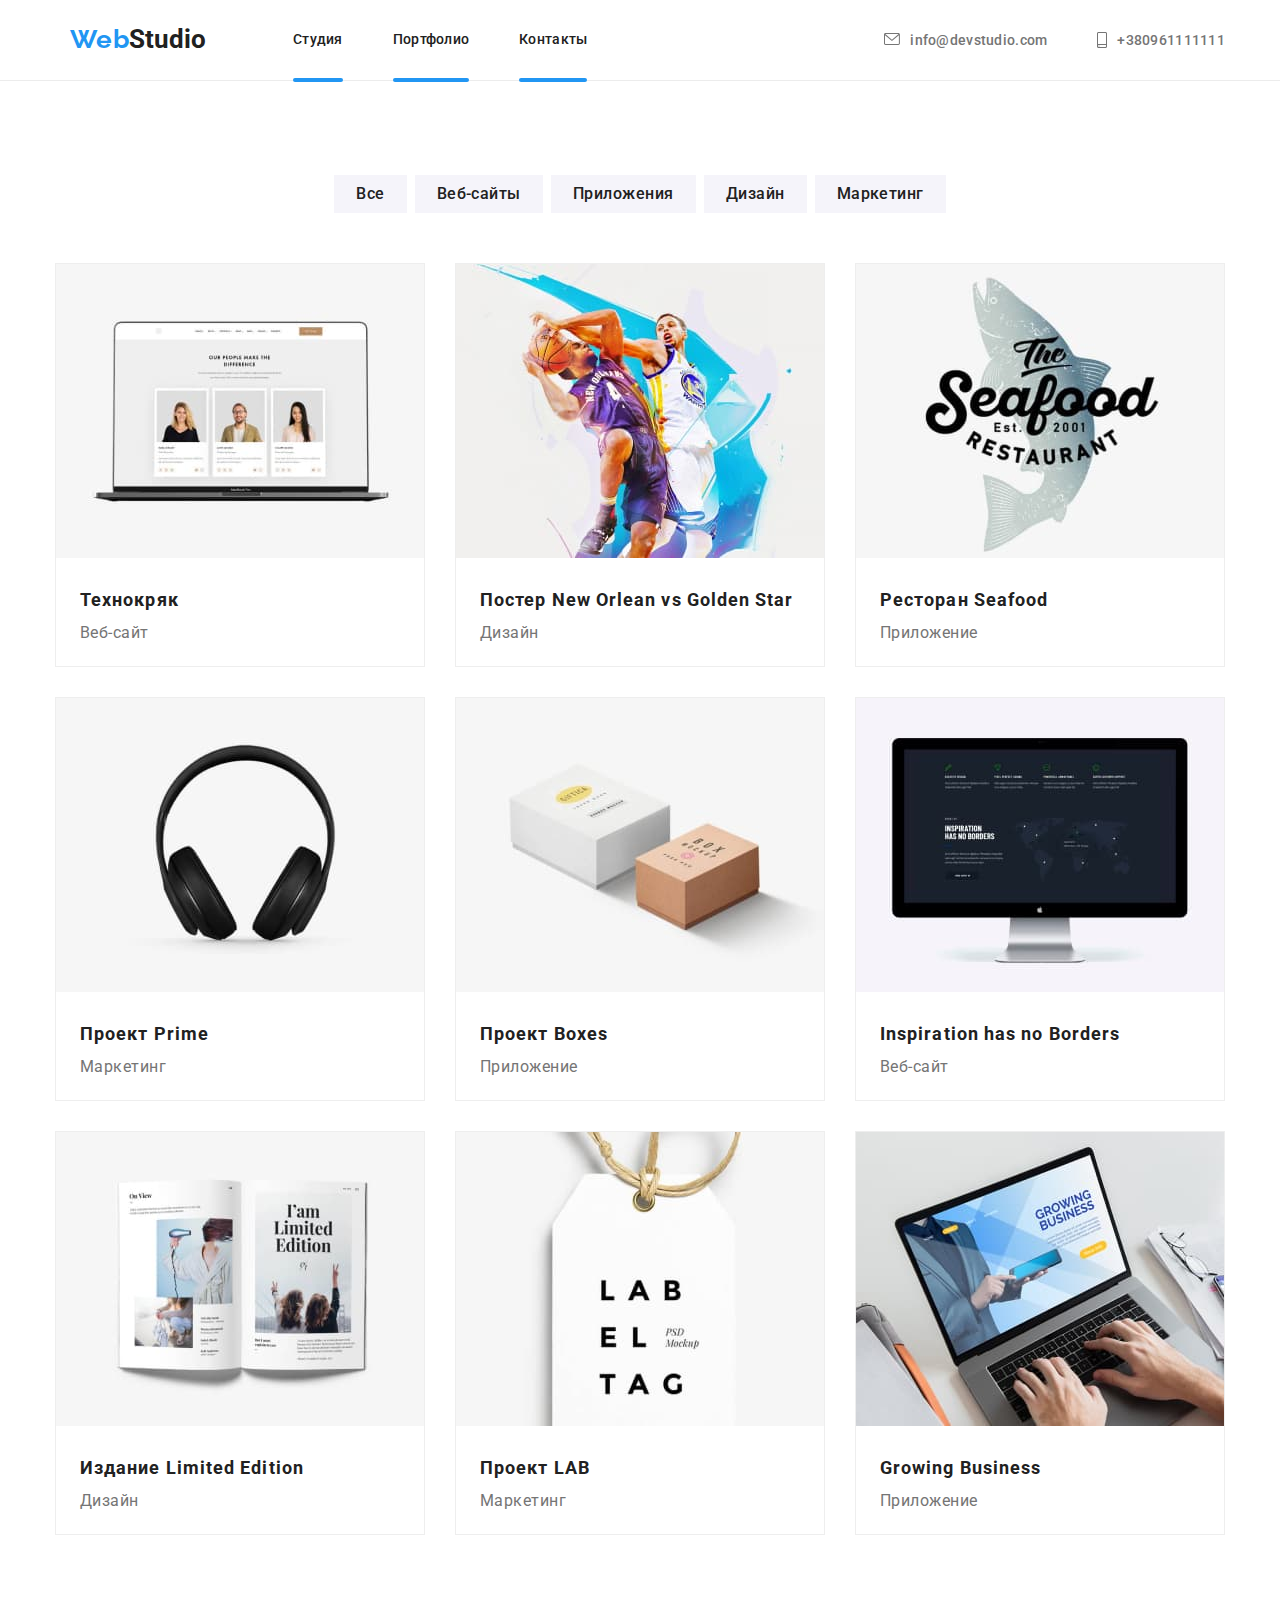
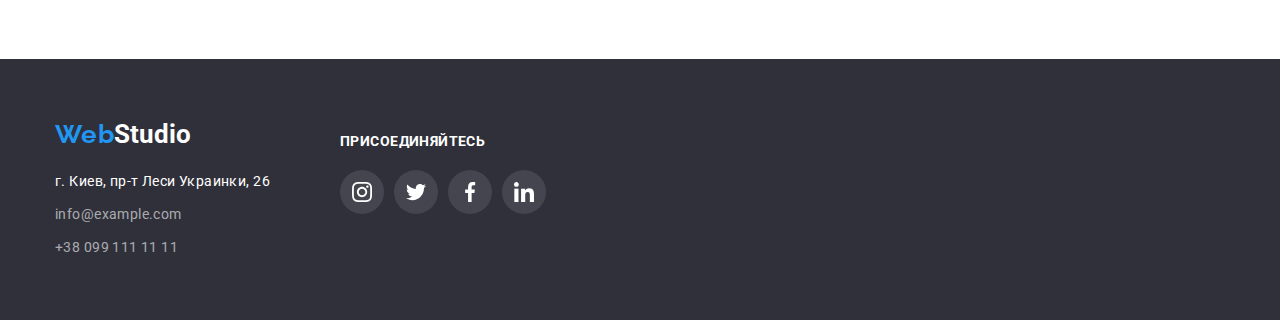
==== commit 3a4b928c: "Update portfolio.html" ====
--- a/portfolio.html
+++ b/portfolio.html
@@ -20,9 +20,9 @@
     
                 <ul class="site-nav">
                     <li class="item"><a class="link site-nav-studio"
-                            href="https://aleksdu.github.io/goit-markup-hw-04/">Студия</a></li>
+                            href="https://aleksdu.github.io/goit-markup-hw-05/">Студия</a></li>
                     <li class="item"><a class="link site-nav-portfolio"
-                            href="https://aleksdu.github.io/goit-markup-hw-04/portfolio">Портфолио</a></li>
+                            href="https://aleksdu.github.io/goit-markup-hw-05/portfolio">Портфолио</a></li>
                     <li class="item"><a class="link site-nav-contacts" href="">Контакты</a></li>
                 </ul>
     
--- a/css/styles.css
+++ b/css/styles.css
@@ -30,13 +30,13 @@
 }
 
   /* ========Header============ */
-      .container{
-    display: flex;
-    width: 1200px;
-    padding-left: 15px;
-    padding-right: 15px;
-    margin: 0 auto;
-    }
+.container{
+display: flex;
+width: 1200px;
+padding-left: 15px;
+padding-right: 15px;
+margin: 0 auto;
+}
 
 .header{
 border-bottom: 1px solid #ECECEC;
@@ -66,6 +66,7 @@
 line-height: 1.192;
 letter-spacing: 0.03em;
 color: #2196f3;
+transition: 250ms cubic-bezier(0.4, 0, 0.2, 1);
 }
 
 
@@ -81,11 +82,11 @@
 font-size: 26px;
 line-height: 1.192;
 color: #212121;
+transition: 250ms cubic-bezier(0.4, 0, 0.2, 1);
 }
 
 .logo:hover, .logo:focus{
 color:#2196f3;
-transition: color 250ms cubic-bezier(0.4, 0, 0.2, 1) 250ms;
 }
 
 .logo:active{
@@ -98,11 +99,29 @@
 line-height: 1.142;
 letter-spacing: 0.02em;
 color: #212121;
+position: relative;
+transition: 250ms cubic-bezier(0.4, 0, 0.2, 1);
+}
+
+.site-nav-studio::after{
+content: "";
+top: 47px;
+left: 0;
+width: 100%;
+height: 4px;
+position: absolute;
+background: #2196F3;
+border-radius: 2px;
+opacity: 1
+}
+
+.site-nav-studio:hover::after{
+opacity: 1;
+transition: 250ms cubic-bezier(0.4, 0, 0.2, 1);
 }
 
 .site-nav-studio:hover,.site-nav-studio:focus{
 color: #2196f3;
-transition: color 250ms cubic-bezier(0.4, 0, 0.2, 1) 250ms;
 }
 
 }
@@ -115,28 +134,47 @@
 line-height: 1.142;
 letter-spacing: 0.02em;
 color: #212121;
+transition: 250ms cubic-bezier(0.4, 0, 0.2, 1);
+position: relative;
+}
+
+.site-nav-portfolio::after, .site-nav-contacts::after{
+content: "";
+top: 47px;
+left: 0;
+width: 100%;
+height: 4px;
+position: absolute;
+background: #2196F3;
+border-radius: 2px;
+opacity: 1
+}
+
+.site-nav-portfolio:hover::after, .site-nav-contacts:hover::after{
+opacity: 1;
+transition: 250ms cubic-bezier(0.4, 0, 0.2, 1);
 }
 .site-nav-portfolio:hover, .site-nav-portfolio:focus,
 .site-nav-contacts:hover, .site-nav-contacts:focus{
 color: #2196f3;
-transition: color 250ms cubic-bezier(0.4, 0, 0.2, 1) 250ms;
-
 }
 .site-nav-portfoli:active,.site-nav-contacts:active{
 color: teal;
 }
 
 .auth-nav{
-    display: flex;
-    margin-left: auto;
-    align-items: center;
-}
+display: flex;
+margin-left: auto;
+align-items: center;
+}
+
 .auth-nav .item+.item{
 margin-left: 50px;
 }
 
 .header .auth-nav-contacts-link{
-    margin-left: auto;
+transition: 250ms cubic-bezier(0.4, 0, 0.2, 1);
+margin-left: auto;
 }
 .icon-envelope-hover{
 align-items: center;
@@ -145,7 +183,6 @@
 margin-right: 10px;
 fill: var(--prymary-text-color);
 transition: color 250ms cubic-bezier(0.4, 0, 0.2, 1) 250ms;
-
 }
 
 .auth-nav-contacts-link:hover .icon-envelope-hover,
@@ -160,6 +197,8 @@
 line-height: 1.142;
 letter-spacing: 0.02em;
 color: var(--prymary-text-color);
+transition: 250ms cubic-bezier(0.4, 0, 0.2, 1);
+
 }
 
 .auth-nav-tel{
@@ -173,14 +212,14 @@
 line-height: 1.142;
 letter-spacing: 0.02em;
 color: var(--prymary-text-color);
+transition: 250ms cubic-bezier(0.4, 0, 0.2, 1);
+
 }
 
 
 .auth-nav-contacts-link:hover,.auth-nav-contacts-link:focus,
 .auth-nav-tel:hover,.auth-nav-tel:focus{
 color: #2196f3;
-transition: color 250ms cubic-bezier(0.4, 0, 0.2, 1) 250ms;
-
 }
 .auth-nav-tel:active,.auth-nav-contacts-link:active{
     color: #2196F3;
@@ -192,12 +231,13 @@
 height: 16px;
 margin-right: 10px;
 fill: var(--prymary-text-color);
+transition: 250ms cubic-bezier(0.4, 0, 0.2, 1);
+
 }
 
 .auth-nav-tel:hover .icon-smartphone,
 .auth-nav-tel:focus .icon-smartphone{
 fill: #2196F3;
-transition: color 250ms cubic-bezier(0.4, 0, 0.2, 1) 250ms;
 
 }
 
@@ -206,15 +246,15 @@
 /* ========Studio Button on backend============ */
 
 .title>.container{
-    display: block;
-    /* align-items: baseline; */
-    width: 1200px;
-    padding-left: 15px;
-    padding-right: 15px;
-    margin: 0 auto;
-    }
-    
-    .title{
+display: block;
+/* align-items: baseline; */
+width: 1200px;
+padding-left: 15px;
+padding-right: 15px;
+margin: 0 auto;
+}
+
+.title{
 display: flex;
 padding-top: 200px;
 padding-bottom: 200px;
@@ -224,11 +264,11 @@
 
 
 background-image: linear-gradient(
-    to right,
-    rgba(47, 48, 58, .4),
-    rgba(70, 71, 85, 0.4))
-  , url(../images/background.jpg);
-  background-color: #2F303A;
+to right,
+rgba(47, 48, 58, .4),
+rgba(70, 71, 85, 0.4))
+, url(../images/background.jpg);
+background-color: #2F303A;
 }
 
 
@@ -262,13 +302,12 @@
 color: #FFFFFF;
 box-shadow: 0px 4px 4px rgba(0, 0, 0, 0.15);
 border-radius: 4px;
+transition: 250ms cubic-bezier(0.4, 0, 0.2, 1);
 }
 
 .title-buton-buton:hover, .title-buton-buton:focus{
 color:#2196f3;
 background-color: #fff;
-transition: color 250ms cubic-bezier(0.4, 0, 0.2, 1) 250ms;
-
 }
 
 }
@@ -285,11 +324,10 @@
 padding-bottom: 94px;
 }
 
-
-
 .features{
-    display: flex;
-}
+display: flex;
+}
+
 .antenna{
 width: 270px;
 height: 120px;
@@ -375,6 +413,37 @@
 .images .item:not(:last-child){
 margin-right: 30px;
 }
+
+/* .images .item{
+position: relative;
+} */
+
+.images-image{
+
+position: relative;
+
+}
+
+.images-image>.images-overlay{
+position: absolute;
+display: flex;
+justify-content: center;
+align-items: center;
+font-family: var(--font-family);
+font-style: normal;
+font-weight: bold;
+font-size: 14px;
+line-height: 1.14;
+letter-spacing: 0.03em;
+text-transform: uppercase;
+color: #FFFFFF;
+bottom: 0;
+left: 0;
+width: 100%;
+height: 70px;
+background: rgba(47, 48, 58, 0.8);
+}
+
 /* ========End Features============ */
 /* ========What we do============ */
 .our-team{
@@ -383,13 +452,13 @@
 background: #F5F4FA;
 }
 .our-team>.container{
-    display: block;
-    /* align-items: baseline; */
-    width: 1200px;
-    padding-left: 15px;
-    padding-right: 15px;
-    margin: 0 auto;
-    }
+display: block;
+/* align-items: baseline; */
+width: 1200px;
+padding-left: 15px;
+padding-right: 15px;
+margin: 0 auto;
+}
 
 .title-3{
 min-width: 264px;
@@ -413,11 +482,10 @@
 text-align: center;
 letter-spacing: 0.03em;
 color: #212121;
-}
-.names{
-    padding-top: 30px;
-    padding-bottom: 10px;
-}
+padding-top: 30px;
+padding-bottom: 10px;
+}
+
 .work{
 padding-bottom: 16px;
 font-weight: normal;
@@ -428,14 +496,17 @@
 letter-spacing: 0.03em;
 color: var(--prymary-text-color);
 }
+
 .title-3-members{
 display: flex;
 margin-left: auto;
 margin-right: auto;
 }
+
 .title-3-members .item:not(:last-child){
 margin-right: 30px;
 }
+
 .social-list{
 display: flex;
 justify-content: space-between;
@@ -446,22 +517,18 @@
 .social-list-link:hover .social-list-icon,
 .social-list-link:focus .social-list-icon{
 fill: #ffffff;
-transition: fill 250ms cubic-bezier(0.4, 0, 0.2, 1) 250ms;
-
 }
 
 .social-list-link:hover,
 .social-list-link:focus{
 background-color: #2196F3;
-transition: color 250ms cubic-bezier(0.4, 0, 0.2, 1) 250ms;
-
-
 }
 
 .social-list-icon{
 width: 20px;
 height: 20px;
 fill:#AFB1B8;
+transition: 250ms cubic-bezier(0.4, 0, 0.2, 1);
 }
 
 .social-list-link{
@@ -473,13 +540,12 @@
 margin-bottom: 30px;
 background-color: white;
 border-radius: 50%;
+transition: 250ms cubic-bezier(0.4, 0, 0.2, 1);
 }
 
 
 .title-3-members .item{
-    background: #FFFFFF;
-/* material shadow v1 */
-
+background: #FFFFFF;
 box-shadow: 0px 1px 3px rgba(0, 0, 0, 0.12), 0px 1px 1px rgba(0, 0, 0, 0.14), 0px 2px 1px rgba(0, 0, 0, 0.2);
 border-radius: 0px 0px 4px 4px;
 }
@@ -492,18 +558,16 @@
 }
 
 .clients>.container{
-    display: block;
-    /* align-items: baseline; */
-    width: 1200px;
-    padding-left: 15px;
-    padding-right: 15px;
-    margin: 0 auto;
-    }
-
+display: block;
+width: 1200px;
+padding-left: 15px;
+padding-right: 15px;
+margin: 0 auto;
+}
 
 
 .clients-list{
-    display: flex;
+display: flex;
 }
 
 
@@ -530,19 +594,16 @@
 height: 90px;
 border: 1px solid #AFB1B8;
 border-radius: 4px;
+transition: 250ms cubic-bezier(0.4, 0, 0.2, 1);
 }
 
 .clients-link:hover .clients-icon,
 .clients-link:focus .clients-icon{
 fill: #2196f3;
-transition: fill 250ms cubic-bezier(0.4, 0, 0.2, 1) 250ms;
-
 }
 
 .clients-link:hover{
 border-color:  #2196F3;
- transition: box-shadow 250ms cubic-bezier(0.4, 0, 0.2, 1) 250ms;
-
 }
 
 .clients-item:not(:last-child){
@@ -589,9 +650,6 @@
 padding-bottom: 60px;
 margin: 0 auto;
 }
-
-
-
 
 .footer .web{
 margin-left: 0px;
@@ -615,12 +673,11 @@
 font-size: 26px;
 line-height: 1.192;
 color: #fff;
+transition: 250ms cubic-bezier(0.4, 0, 0.2, 1);
 }
 
 .logo:hover, .logo:focus{
 color:#2196f3;
-transition: color 250ms cubic-bezier(0.4, 0, 0.2, 1) 250ms;
-
 }
 .logo:active{
     color: teal;
@@ -641,7 +698,8 @@
 line-height: 1.714;
 letter-spacing: 0.03em;
 color: rgba(255, 255, 255, 0.6);
- }
+ transition: 250ms cubic-bezier(0.4, 0, 0.2, 1);
+}
 
  .footer-tel{
 font-weight: normal;
@@ -649,16 +707,16 @@
 line-height: 1.714;
 letter-spacing: 0.03em;
 color: rgba(255, 255, 255, 0.6);
+transition: 250ms cubic-bezier(0.4, 0, 0.2, 1);
  }
 
  .footer-mail:hover, .footer-tel:focus,
  .footer-tel:hover, .footer-mail:focus{
 color: #2196f3;
-transition: color 250ms cubic-bezier(0.4, 0, 0.2, 1) 250ms;
-
- }
+ }
+
  .footer-mail:active{
-     color: #2196f3;
+color: #2196f3;
  }
 
  .social-links{
@@ -732,8 +790,8 @@
 background: #F5F4FA;
 border-radius: 4px solid rgb(255, 255, 255);
 border: none;
-}
-
+transition: 250ms cubic-bezier(0.4, 0, 0.2, 1);
+}
 
 
 .item:hover .button,
@@ -742,8 +800,6 @@
 color:#ffffff;
 box-shadow: 0px 3px 1px rgba(0, 0, 0, 0.1), 0px 1px 2px rgba(0, 0, 0, 0.08), 0px 2px 2px rgba(0, 0, 0, 0.12);
 border-radius: 4px;
-transition: color 250ms cubic-bezier(0.4, 0, 0.2, 1) 250ms;
-
 }
 
 
@@ -755,15 +811,14 @@
 /* shadow-middle */
 box-shadow: 0px 3px 1px rgba(0, 0, 0, 0.1), 0px 1px 2px rgba(0, 0, 0, 0.08), 0px 2px 2px rgba(0, 0, 0, 0.12);
 border-radius: 4px;
- transition: box-shadow 250ms cubic-bezier(0.4, 0, 0.2, 1) 250ms;
-
+transition: 250ms cubic-bezier(0.4, 0, 0.2, 1);
  }
 
  
 /* ========End Portfolio list button======= */
 /* ========Portfolio progects============ */
 .progects-title-text{
-    padding: 20px 24px;
+padding: 20px 24px;
 }
 
  .progects{
@@ -809,7 +864,8 @@
 transition: transform 250ms cubic-bezier(0.4, 0, 0.2, 1);
 }
 
-.transforms:hover .overlay{
+.transforms:hover .overlay,
+.transforms:focus .overlay{
 transform: translateY(0);
  }
 
@@ -825,7 +881,6 @@
 .progects .item:hover,
 .progects .item:focus-within{
 box-shadow: 0px 1px 1px rgba(0, 0, 0, 0.12), 0px 4px 4px rgba(0, 0, 0, 0.06), 1px 4px 6px rgba(0, 0, 0, 0.16);
-transition: box-shadow 250ms cubic-bezier(0.4, 0, 0.2, 1) 250ms;
 }
 
 .progects-title{
@@ -847,3 +902,43 @@
 color: var(--prymary-text-color);
  }
  /* ========End Portfolio progects============ */
+ /* ========Modal Btn============ */
+.backdrop{
+position: fixed;
+top: 0;
+left: 0;
+width: 100%;
+height: 100%;
+background-color: rgba(0, 0, 0, 0.2);
+transition: 250ms cubic-bezier(0.4, 0, 0.2, 1);
+}
+
+.modal{
+position: absolute;
+left: 50%;
+top: 50%;
+transform: translate(-50%, -50%);
+width: 528px;
+height: 581px;
+background: #FFFFFF;
+box-shadow: 0px 1px 3px rgba(0, 0, 0, 0.12), 0px 1px 1px rgba(0, 0, 0, 0.14), 0px 2px 1px rgba(0, 0, 0, 0.2);
+border-radius: 4px;
+}
+
+.modal-close-btn{
+position: absolute;
+top: 8px;
+right: 8px;
+width: 30px;
+height: 30px;
+background: #FFFFFF;
+border: 1px solid rgba(0, 0, 0, 0.1);
+border-radius: 50%;
+cursor: pointer;
+}
+
+.is-hiden{
+opacity: 0;
+visibility: hidden;
+pointer-events: none;
+}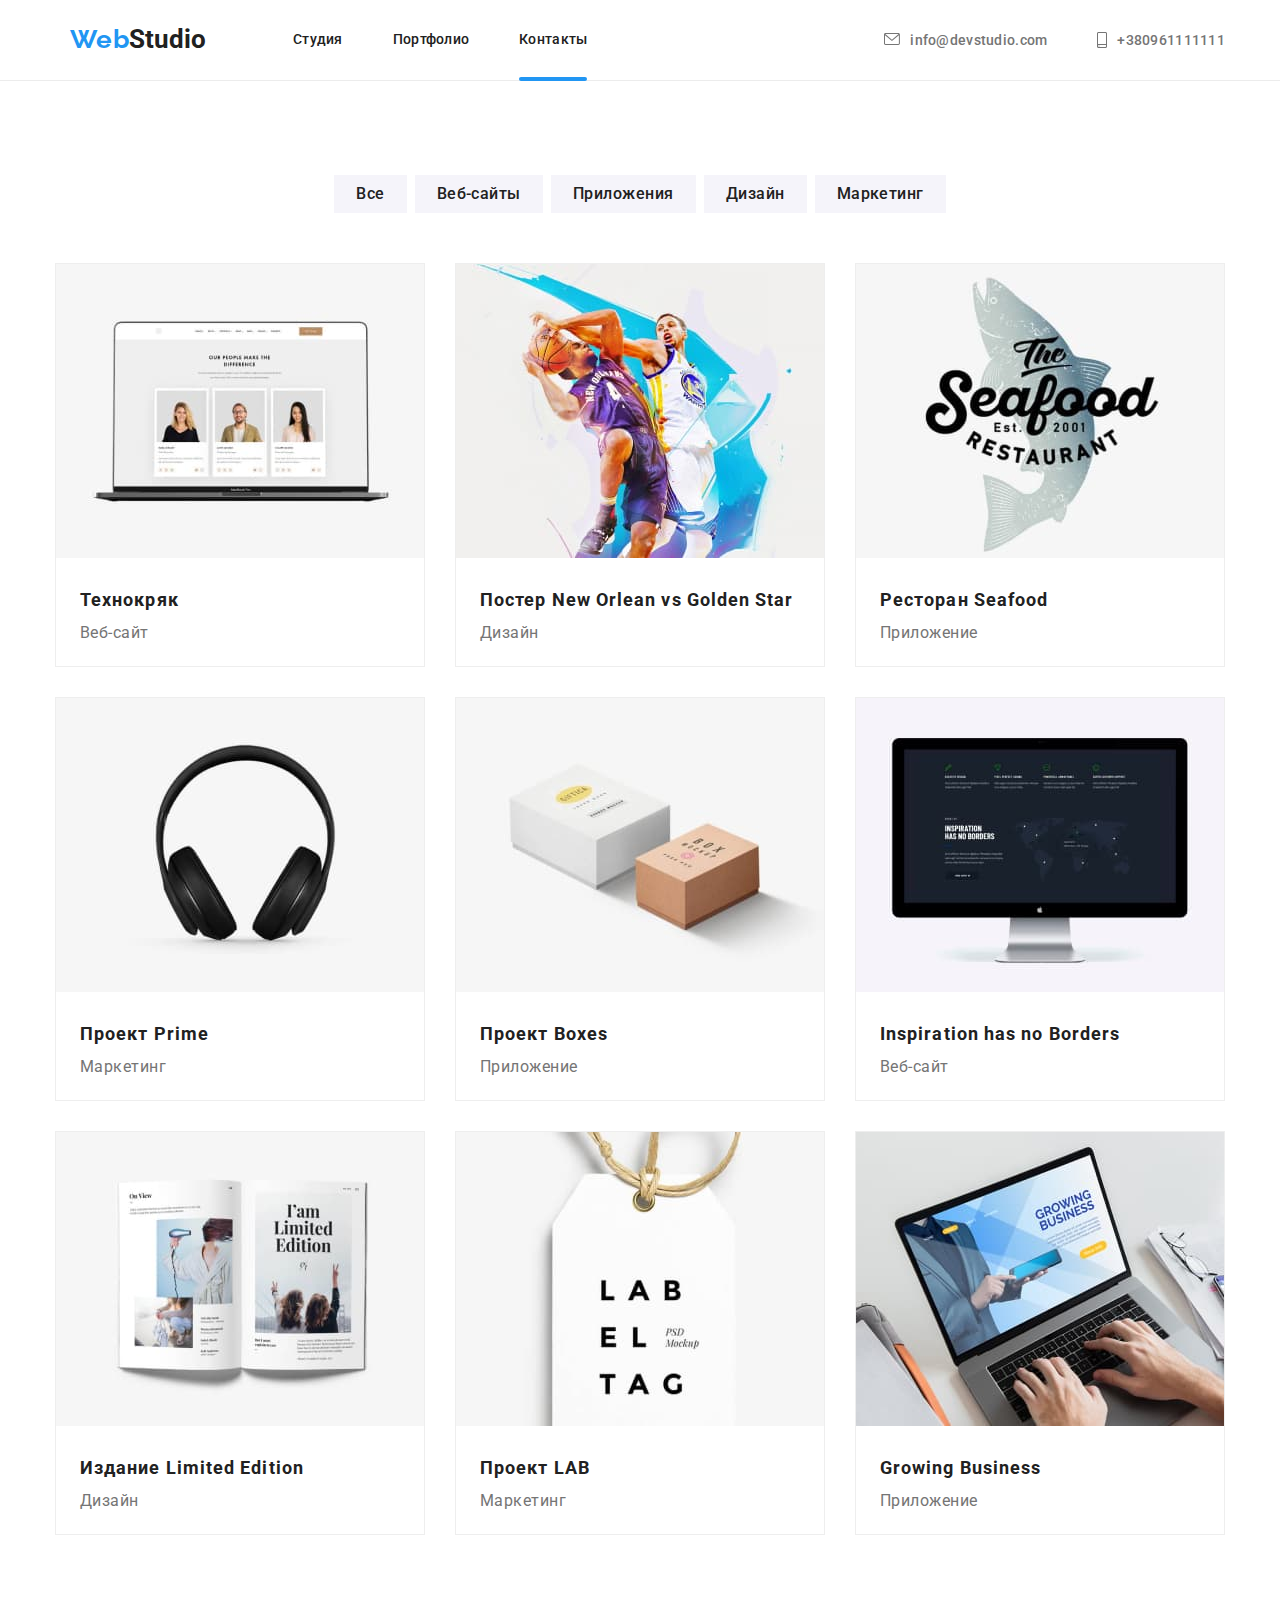
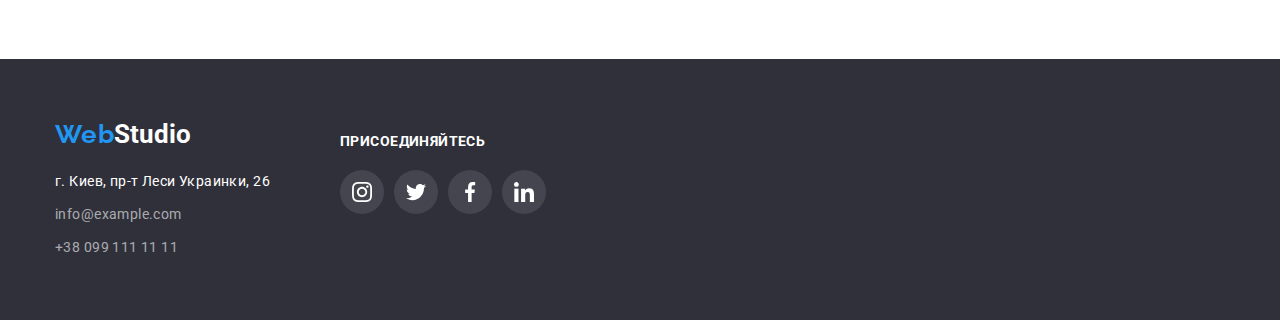
==== commit 003c1eb2: "z" ====
--- a/portfolio.html
+++ b/portfolio.html
@@ -23,7 +23,7 @@
                             href="https://aleksdu.github.io/goit-markup-hw-05/">Студия</a></li>
                     <li class="item"><a class="link site-nav-portfolio"
                             href="https://aleksdu.github.io/goit-markup-hw-05/portfolio">Портфолио</a></li>
-                    <li class="item"><a class="link site-nav-contacts" href="">Контакты</a></li>
+                    <li class="item"><a class="link site-nav-contacts active" href="">Контакты</a></li>
                 </ul>
     
                 <ul class="auth-nav">
--- a/css/styles.css
+++ b/css/styles.css
@@ -47,6 +47,7 @@
 display: block;
 }
 
+
 .auth-nav .link{
 padding-top: 32px;
 padding-bottom: 32px;
@@ -56,6 +57,7 @@
 padding-top: 30px;
 display: flex;
 }
+
 .web{
 display: flex;
 margin-left: 15px;
@@ -90,7 +92,7 @@
 }
 
 .logo:active{
-    color: teal;
+color: teal;
 }
 
 .site-nav-studio{
@@ -103,31 +105,32 @@
 transition: 250ms cubic-bezier(0.4, 0, 0.2, 1);
 }
 
-.site-nav-studio::after{
+.active::after{
 content: "";
-top: 47px;
+top: 46px;
 left: 0;
 width: 100%;
 height: 4px;
 position: absolute;
+display: block;
 background: #2196F3;
 border-radius: 2px;
-opacity: 1
-}
-
-.site-nav-studio:hover::after{
+transition: 250ms cubic-bezier(0.4, 0, 0.2, 1);
+}
+
+
+
+.site-nav-studio:hover, .site-nav-studio:focus{
+color: #2196f3;
+}
+
+
+
+.site-nav-studio:active{
+color: #2196f3;
 opacity: 1;
-transition: 250ms cubic-bezier(0.4, 0, 0.2, 1);
-}
-
-.site-nav-studio:hover,.site-nav-studio:focus{
-color: #2196f3;
-}
-
-}
-.site-nav-studio:active{
-    color: teal;
-}
+}
+
 .site-nav-portfolio, .site-nav-contacts{
 font-weight: 500;
 font-size: 14px;
@@ -138,27 +141,16 @@
 position: relative;
 }
 
-.site-nav-portfolio::after, .site-nav-contacts::after{
-content: "";
-top: 47px;
-left: 0;
-width: 100%;
-height: 4px;
-position: absolute;
-background: #2196F3;
-border-radius: 2px;
-opacity: 1
-}
-
-.site-nav-portfolio:hover::after, .site-nav-contacts:hover::after{
-opacity: 1;
-transition: 250ms cubic-bezier(0.4, 0, 0.2, 1);
-}
+
+
+
+
 .site-nav-portfolio:hover, .site-nav-portfolio:focus,
 .site-nav-contacts:hover, .site-nav-contacts:focus{
 color: #2196f3;
 }
-.site-nav-portfoli:active,.site-nav-contacts:active{
+
+.site-nav-portfolio:active, .site-nav-contacts:active{
 color: teal;
 }
 
@@ -176,6 +168,7 @@
 transition: 250ms cubic-bezier(0.4, 0, 0.2, 1);
 margin-left: auto;
 }
+
 .icon-envelope-hover{
 align-items: center;
 max-width: 16px;
@@ -198,7 +191,6 @@
 letter-spacing: 0.02em;
 color: var(--prymary-text-color);
 transition: 250ms cubic-bezier(0.4, 0, 0.2, 1);
-
 }
 
 .auth-nav-tel{
@@ -213,7 +205,6 @@
 letter-spacing: 0.02em;
 color: var(--prymary-text-color);
 transition: 250ms cubic-bezier(0.4, 0, 0.2, 1);
-
 }
 
 
@@ -221,24 +212,23 @@
 .auth-nav-tel:hover,.auth-nav-tel:focus{
 color: #2196f3;
 }
+
 .auth-nav-tel:active,.auth-nav-contacts-link:active{
     color: #2196F3;
 }
 
 .icon-smartphone{
-    align-items: center;
+align-items: center;
 width: 10px;
 height: 16px;
 margin-right: 10px;
 fill: var(--prymary-text-color);
 transition: 250ms cubic-bezier(0.4, 0, 0.2, 1);
-
 }
 
 .auth-nav-tel:hover .icon-smartphone,
 .auth-nav-tel:focus .icon-smartphone{
 fill: #2196F3;
-
 }
 
 /* ========End Header============ */
@@ -247,7 +237,6 @@
 
 .title>.container{
 display: block;
-/* align-items: baseline; */
 width: 1200px;
 padding-left: 15px;
 padding-right: 15px;
@@ -937,7 +926,7 @@
 cursor: pointer;
 }
 
-.is-hiden{
+.is-hidden{
 opacity: 0;
 visibility: hidden;
 pointer-events: none;
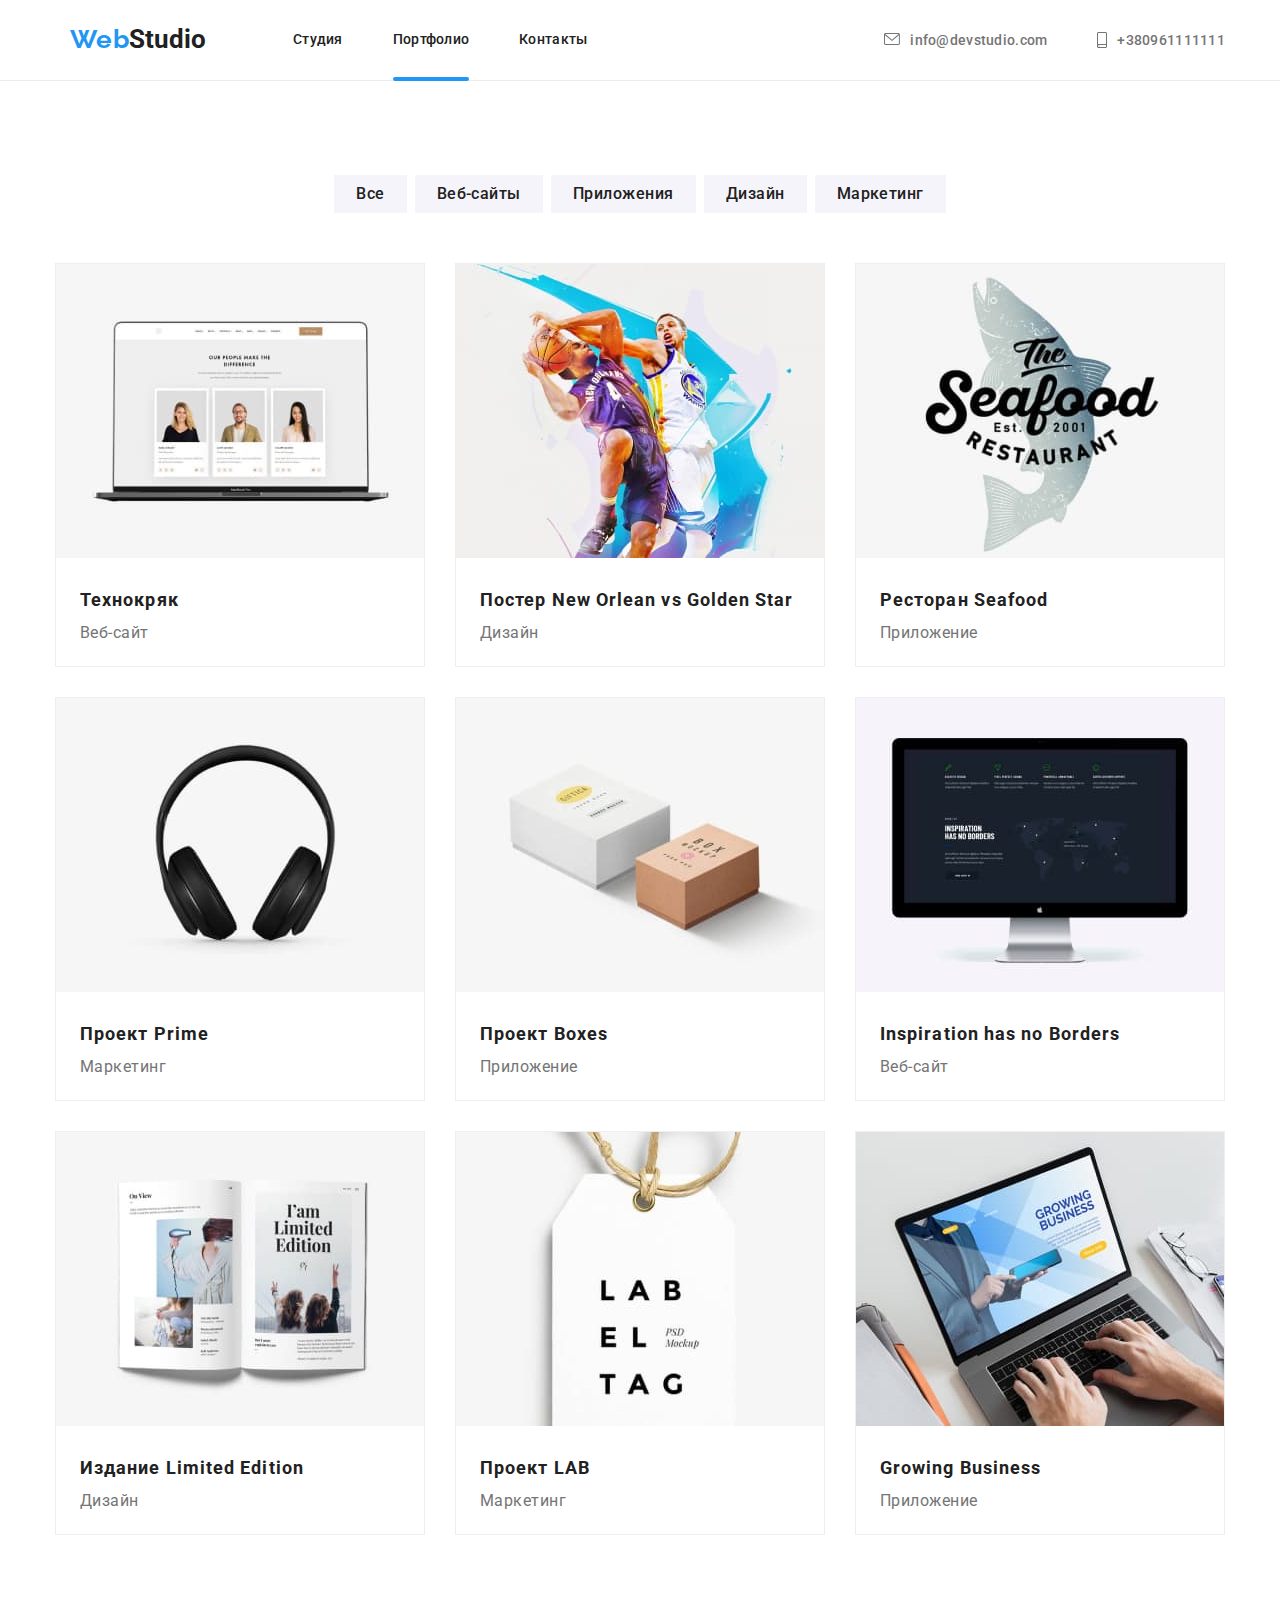
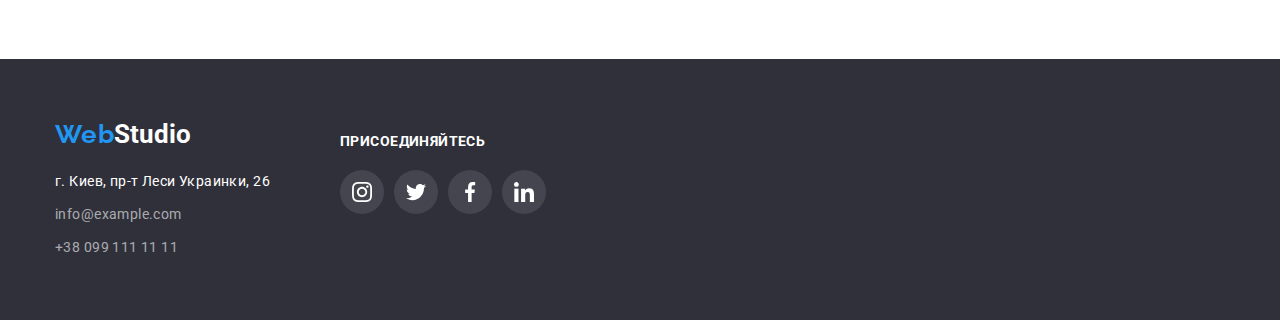
==== commit 5e764746: "Update portfolio.html" ====
--- a/portfolio.html
+++ b/portfolio.html
@@ -21,9 +21,9 @@
                 <ul class="site-nav">
                     <li class="item"><a class="link site-nav-studio"
                             href="https://aleksdu.github.io/goit-markup-hw-05/">Студия</a></li>
-                    <li class="item"><a class="link site-nav-portfolio"
+                    <li class="item"><a class="link site-nav-portfolio active"
                             href="https://aleksdu.github.io/goit-markup-hw-05/portfolio">Портфолио</a></li>
-                    <li class="item"><a class="link site-nav-contacts active" href="">Контакты</a></li>
+                    <li class="item"><a class="link site-nav-contacts" href="">Контакты</a></li>
                 </ul>
     
                 <ul class="auth-nav">
